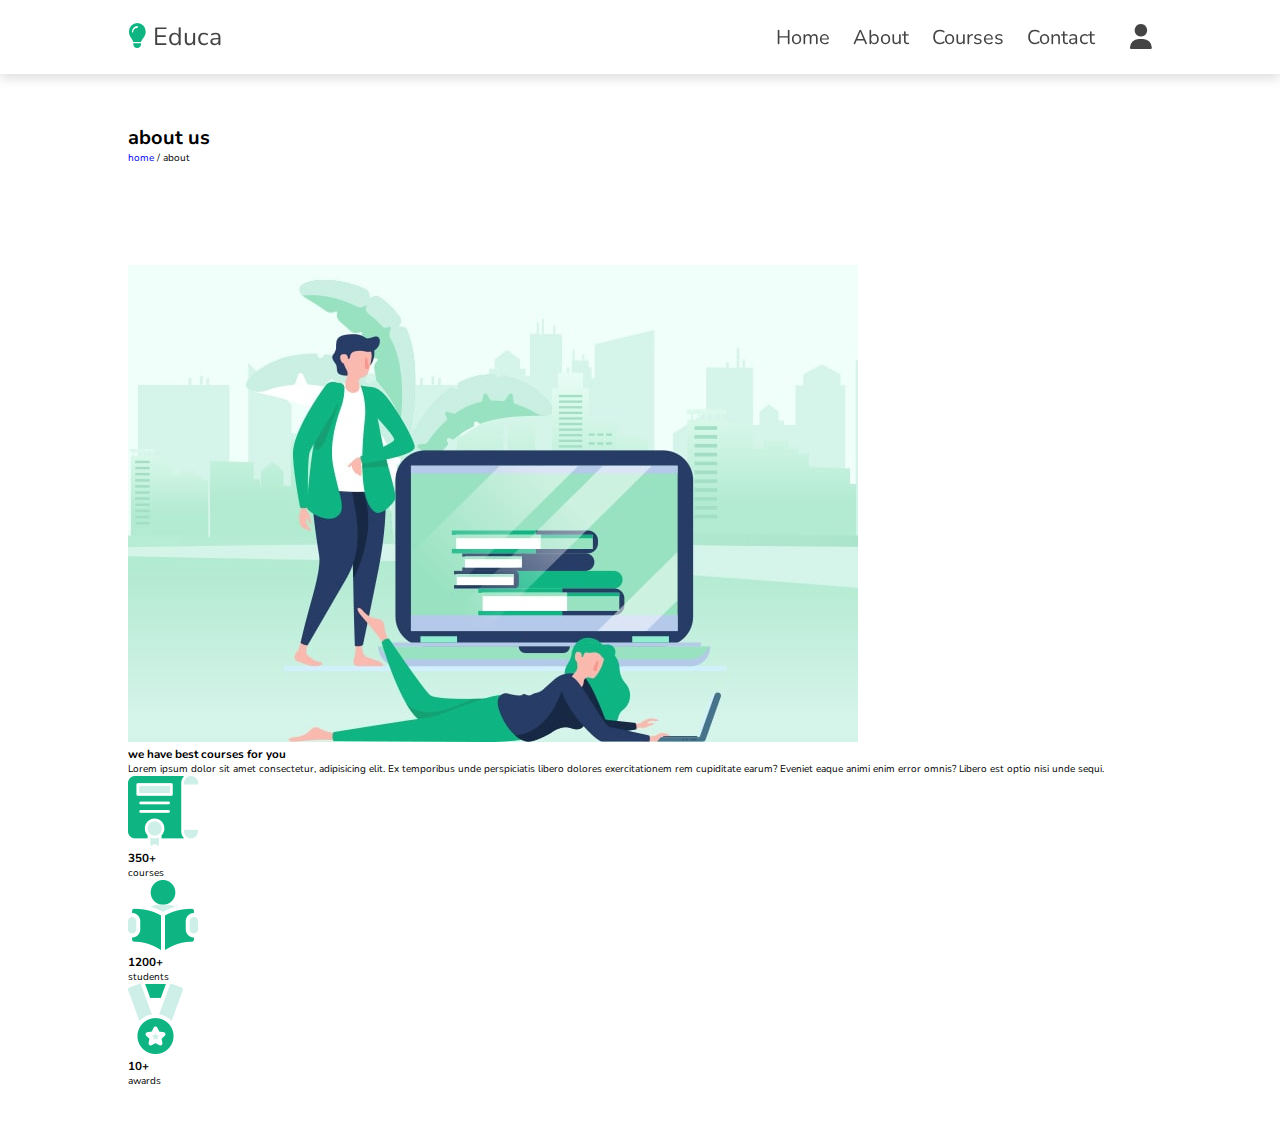
==== about.html @ 5578eaa0 "feat: add about section" ====
<!DOCTYPE html>
<html lang="en">

<head>
    <meta charset="UTF-8">
    <meta http-equiv="X-UA-Compatible" content="IE=edge">
    <meta name="viewport" content="width=device-width, initial-scale=1.0">
    <meta name="description" content="Education Website" />
    <meta name="keywords" content="Education Website" />
    <title>About page</title>
    <link rel="stylesheet" href="https://cdnjs.cloudflare.com/ajax/libs/font-awesome/6.5.2/css/all.min.css" />
    <link rel="shortcut icon" href="/images/favicon-education.png" type="image/x-icon">
    <link rel="stylesheet" href="/styles/css/styles.css" />
</head>

<body>
    <header class="header">
        <a href="home.html" class="logo"><i class="fas fa-lightbulb"></i> educa </a>
        <nav class="navbar">
            <div id="close-navbar" class="fas fa-times"></div>
            <a href="home.html">home</a>
            <a href="about.html">about</a>
            <a href="courses.html">courses</a>
            <a href="contact.html">contact</a>
        </nav>

        <div class="icons">
            <div id="account-btn" class="fas fa-user"></div>
            <div id="menu-btn" class="fas fa-bars"></div>
        </div>
    </header>
    <!--==================== ACCOUNT SECTION ====================-->
    <article class="account-form">
        <div id="close-form" class="fas fa-times"></div>

        <aside class="buttons">
            <div class="btn active login-btn">login</div>
            <div class="btn register-btn">register</div>
        </aside>

        <form action="" class="login-form active">
            <h3>login now</h3>
            <input type="email" placeholder="enter your email" class="box" />
            <input type="password" placeholder="enter your password" class="box" />
            <aside class="flex">
                <input type="checkbox" name="" id="remember-me" />
                <label for="remember-me">remember me</label>
                <a href="#">forgot password</a>
            </aside>
            <input type="submit" value="login now" class="btn">
        </form>

        <form action="" class="register-form">
            <h3>register now</h3>
            <input type="email" placeholder="enter your email" class="box" />
            <input type="password" placeholder="enter your password" class="box" />
            <input type="password" placeholder="confirm your password" class="box">
            <input type="submit" value="register now" class="btn">
        </form>
    </article>
    <!--==================== HEADER SECTION ====================-->
    <section class="heading-link">
        <h1> about us </h1>
        <p> <a href="home.html"> home </a> / about </p>
    </section>
    <!--==================== ABOUT SECTION ====================-->
    <section class="about">
        <figure class="images">
            <img src="/images/about-img.jpg" alt="about" />
        </figure>
        <article class="content">
            <h3 class="about-title">we have best courses for you</h3>
            <p>
                Lorem ipsum dolor sit amet consectetur, adipisicing elit. Ex temporibus unde perspiciatis libero dolores
                exercitationem rem cupiditate earum? Eveniet eaque animi enim error omnis? Libero est optio nisi unde
                sequi.
            </p>
            <article class="icons-container">
                <aside class="icons">
                    <img src="images/about-icon-1.png" alt="about icon">
                    <h3>350+</h3>
                    <span>courses</span>
                </aside>
                <aside class="icons">
                    <img src="images/about-icon-2.png" alt="about icon">
                    <h3>1200+</h3>
                    <span>students</span>
                </aside>
                <aside class="icons">
                    <img src="images/about-icon-3.png" alt="about icon">
                    <h3>10+</h3>
                    <span>awards</span>
                </aside>
            </article>
        </article>
    </section>
    <script src="/js/script.js"></script>
</body>

</html>
---- styles/css/styles.css ----
@import"https://fonts.googleapis.com/css2?family=Nunito:ital,wght@0,200;0,300;0,400;0,500;0,600;0,700;0,800;0,900;1,200;1,300;1,400;1,500;1,600;1,700;1,800&family=Poppins:ital,wght@0,200;0,300;0,400;0,500;0,600;0,700;0,800;0,900;1,100;1,300;1,400;1,500;1,600;1,700;1,800&display=swap";*{margin:0;padding:0;box-sizing:border-box;outline:none;border:none;text-decoration:none;font-family:"Nunito",sans-serif;transition:all .35s linear}html{font-size:62.5%;overflow-x:hidden}html::-webkit-scrollbar{width:1rem}html::-webkit-scrollbar-track{background-color:rgba(0,0,0,0)}html::-webkit-scrollbar-thumb{background-color:#0eb582;border-radius:.3rem}img{-webkit-user-select:none;-moz-user-select:none;user-select:none}section,footer{padding:5rem 10%}.heading{text-align:center;margin-bottom:3rem;font-size:3.5rem;text-transform:capitalize;color:#444}.btn{display:inline-block;margin-top:1rem;padding:1rem 3rem;font-size:1.8rem;border:.1rem solid #0eb582;background:#e5faf5;color:#0eb582;cursor:pointer;text-transform:capitalize}.btn:hover{background:#0eb582;color:#fff}.header{position:sticky;top:0;left:0;right:0;z-index:1000;display:flex;align-items:center;padding:2rem 10%;background-color:#fff;box-shadow:0 .5rem 1rem rgba(0,0,0,.12)}@media(max-width: 1200px){.header{padding:2rem 5%}}@media(max-width: 991px){.header{padding:2rem}}@media(max-width: 450px){.header{font-size:3rem}}.header .logo{font-size:2.5rem;text-transform:capitalize;color:#444;margin-right:auto}.header .logo i{color:#0eb582}.header .navbar{position:relative}@media(max-width: 768px){.header .navbar{position:fixed;top:0;right:-105%;width:30rem;background:#fff;height:100%;display:flex;flex-flow:column;justify-content:center;z-index:1200}.header .navbar.active{box-shadow:0 0 0 100vw rgba(0,0,0,.8);right:0}}.header .navbar #close-navbar{position:absolute;top:1.5rem;right:2rem;font-size:4rem;cursor:pointer;color:#444;display:none}.header .navbar #close-navbar:hover{transform:rotate(90deg)}@media(max-width: 768px){.header .navbar #close-navbar{display:block}}.header .navbar a{margin-right:2rem;font-size:2rem;text-transform:capitalize;color:#444}.header .navbar a:hover{color:#0eb582}@media(max-width: 768px){.header .navbar a{display:block;margin:1rem 0;text-align:center;font-size:3rem}}.header .icons div{cursor:pointer;font-size:2.5rem;color:#444;margin-left:1.5rem}.header .icons div:hover{color:#0eb582}.header #menu-btn{display:none}@media(max-width: 768px){.header #menu-btn{display:inline-block}}.account-form{position:fixed;top:0;right:-105%;width:35rem;background:#fff;display:flex;flex-flow:column;gap:2rem;justify-content:center;height:100%;z-index:1200;padding:2rem;text-align:center}.account-form.active{right:0;box-shadow:0 0 0 100vw rgba(0,0,0,.8)}.account-form #close-form{position:absolute;top:1.5rem;right:2.5rem;font-size:4rem;cursor:pointer;color:#444}.account-form #close-form:hover{transform:rotate(90deg)}.account-form form{border:.1rem solid #0eb582;padding:2rem;display:none}.account-form form.active{display:block}.account-form form h3{font-size:2.5rem;text-transform:capitalize;color:#444;padding-bottom:.5rem;text-transform:uppercase}.account-form form .box{width:100%;padding:1.2rem 1.4rem;border:.1rem solid #0eb582;font-size:1.6rem;margin:.7rem}.account-form form .flex{padding:1rem 0;display:flex;align-items:center;gap:.5rem}.account-form form .flex label{font-size:1.5rem;color:#777;cursor:pointer}.account-form form .flex a{font-size:1.5rem;color:#777;margin-left:auto}.account-form form .flex a:hover{text-decoration:underline;color:#0eb582}.account-form form .btn{width:100%}.account-form .buttons .btn{margin:0 .5rem}.account-form .buttons .btn.active{background:#0eb582;color:#fff}.home{padding:0}.home .slide{display:flex;align-items:center;height:60rem;background-size:cover !important;background-position:center !important}.home .content{width:50rem}.home .content h3{font-size:5rem;text-transform:capitalize;color:#444;color:#fff}.home .content p{font-size:1.6rem;line-height:1.65;color:#777;color:#eee;padding:1rem 0}.swiper-pagination-bullet-active{background:#0eb582}.subjects .box-container{display:grid;grid-template-columns:repeat(auto-fit, minmax(16rem, 1fr));gap:2rem}.subjects .box-container .box{padding:3rem 2rem;text-align:center;border:.1rem solid #0eb582;background:#e5faf5;cursor:pointer}.subjects .box-container .box:hover{background:#0eb582}.subjects .box-container .box:hover h2{color:#fff}.subjects .box-container .box:hover p{color:#777}.subjects .box-container .box img{height:10rem;margin-bottom:.5rem}.subjects .box-container .box h2{font-size:2rem;text-transform:capitalize;color:#444;padding:.5rem 0}.subjects .box-container .box p{font-size:1.5rem;line-height:1.65;color:#777}.home-courses .slide{text-align:center;position:relative;background:#e5faf5;overflow:hidden}.home-courses .slide:hover .content{bottom:0}.home-courses .slide .image{padding:2rem;overflow:hidden}.home-courses .slide .image img{width:100%;margin-bottom:1.5rem}.home-courses .slide .image h2{font-size:2rem;text-transform:capitalize;color:#444}.home-courses .slide .content{position:absolute;bottom:-100%;right:0;left:0;background:#0eb582;padding:2rem 3rem}.home-courses .slide .content h3{font-size:2rem;text-transform:capitalize;color:#444;color:#fff}.home-courses .slide .content p{padding:1rem 0;font-size:1.5rem;line-height:1.65;color:#777;color:#777}.home-courses .slide .content .btn:hover{background:#444}.footer{background:#e5faf5}.footer .box-container{display:grid;grid-template-columns:repeat(auto-fit, minmax(25rem, 1fr));gap:2rem}.footer .box-container .box h3{font-size:2.2rem;text-transform:capitalize;color:#444;padding:1rem 0}.footer .box-container .box h3 i{color:#0eb582}.footer .box-container .box .shere{margin-top:1rem}.footer .box-container .box .shere a{height:4.5rem;width:4.5rem;line-height:4.5rem;font-size:1.7rem;background-color:#0eb582;color:#fff;margin-right:.3rem;text-align:center}.footer .box-container .box .shere a:hover{background-color:#444}.footer .box-container .box .link{font-size:1.7rem;line-height:1.65;color:#777;padding:.5rem 0;display:block}.footer .box-container .box .link:hover{color:#0eb582;text-decoration:underline}.footer .box-container .box p{font-size:1.5rem;line-height:1.65;color:#777;padding:1rem 0}.footer .box-container .box .email{width:100%;padding:1.2rem 1.4rem;font-size:1.6rem;border:.1rem solid #0eb582;margin-bottom:1rem}.footer .credit{text-align:center;margin-top:3rem;padding-top:3rem;font-size:2rem;text-transform:capitalize;color:#444;border-top:.1rem solid #0eb582}.footer .credit span{color:#0eb582}/*# sourceMappingURL=styles.css.map */
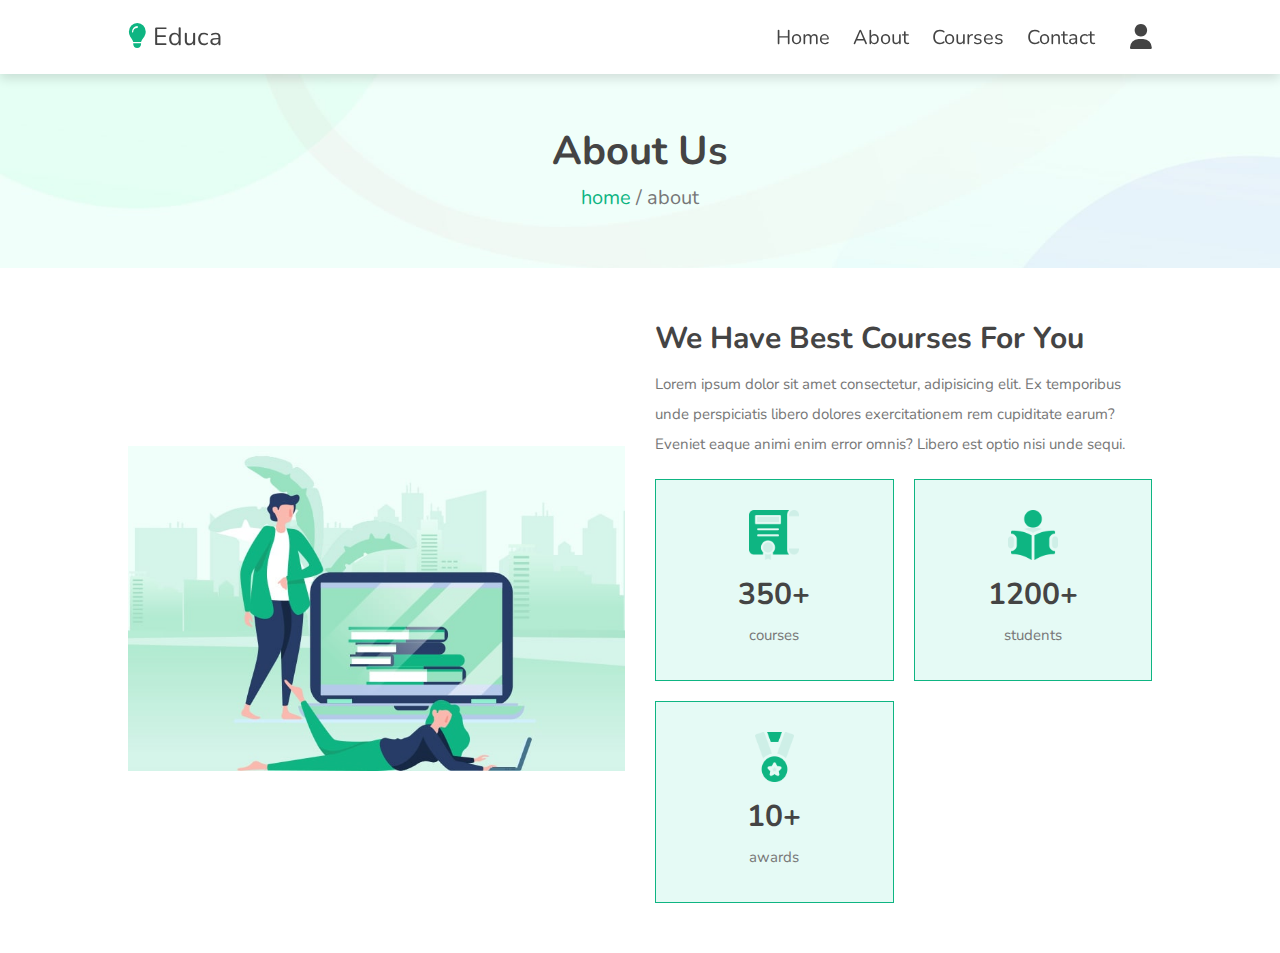
==== commit f78a661d: "feat: add styles in about section" ====
--- a/about.html
+++ b/about.html
@@ -69,7 +69,7 @@
             <img src="/images/about-img.jpg" alt="about" />
         </figure>
         <article class="content">
-            <h3 class="about-title">we have best courses for you</h3>
+            <h2 class="about-title">we have best courses for you</h2>
             <p>
                 Lorem ipsum dolor sit amet consectetur, adipisicing elit. Ex temporibus unde perspiciatis libero dolores
                 exercitationem rem cupiditate earum? Eveniet eaque animi enim error omnis? Libero est optio nisi unde
--- a/styles/css/styles.css
+++ b/styles/css/styles.css
@@ -1 +1 @@
-@import"https://fonts.googleapis.com/css2?family=Nunito:ital,wght@0,200;0,300;0,400;0,500;0,600;0,700;0,800;0,900;1,200;1,300;1,400;1,500;1,600;1,700;1,800&family=Poppins:ital,wght@0,200;0,300;0,400;0,500;0,600;0,700;0,800;0,900;1,100;1,300;1,400;1,500;1,600;1,700;1,800&display=swap";*{margin:0;padding:0;box-sizing:border-box;outline:none;border:none;text-decoration:none;font-family:"Nunito",sans-serif;transition:all .35s linear}html{font-size:62.5%;overflow-x:hidden}html::-webkit-scrollbar{width:1rem}html::-webkit-scrollbar-track{background-color:rgba(0,0,0,0)}html::-webkit-scrollbar-thumb{background-color:#0eb582;border-radius:.3rem}img{-webkit-user-select:none;-moz-user-select:none;user-select:none}section,footer{padding:5rem 10%}.heading{text-align:center;margin-bottom:3rem;font-size:3.5rem;text-transform:capitalize;color:#444}.btn{display:inline-block;margin-top:1rem;padding:1rem 3rem;font-size:1.8rem;border:.1rem solid #0eb582;background:#e5faf5;color:#0eb582;cursor:pointer;text-transform:capitalize}.btn:hover{background:#0eb582;color:#fff}.header{position:sticky;top:0;left:0;right:0;z-index:1000;display:flex;align-items:center;padding:2rem 10%;background-color:#fff;box-shadow:0 .5rem 1rem rgba(0,0,0,.12)}@media(max-width: 1200px){.header{padding:2rem 5%}}@media(max-width: 991px){.header{padding:2rem}}@media(max-width: 450px){.header{font-size:3rem}}.header .logo{font-size:2.5rem;text-transform:capitalize;color:#444;margin-right:auto}.header .logo i{color:#0eb582}.header .navbar{position:relative}@media(max-width: 768px){.header .navbar{position:fixed;top:0;right:-105%;width:30rem;background:#fff;height:100%;display:flex;flex-flow:column;justify-content:center;z-index:1200}.header .navbar.active{box-shadow:0 0 0 100vw rgba(0,0,0,.8);right:0}}.header .navbar #close-navbar{position:absolute;top:1.5rem;right:2rem;font-size:4rem;cursor:pointer;color:#444;display:none}.header .navbar #close-navbar:hover{transform:rotate(90deg)}@media(max-width: 768px){.header .navbar #close-navbar{display:block}}.header .navbar a{margin-right:2rem;font-size:2rem;text-transform:capitalize;color:#444}.header .navbar a:hover{color:#0eb582}@media(max-width: 768px){.header .navbar a{display:block;margin:1rem 0;text-align:center;font-size:3rem}}.header .icons div{cursor:pointer;font-size:2.5rem;color:#444;margin-left:1.5rem}.header .icons div:hover{color:#0eb582}.header #menu-btn{display:none}@media(max-width: 768px){.header #menu-btn{display:inline-block}}.account-form{position:fixed;top:0;right:-105%;width:35rem;background:#fff;display:flex;flex-flow:column;gap:2rem;justify-content:center;height:100%;z-index:1200;padding:2rem;text-align:center}.account-form.active{right:0;box-shadow:0 0 0 100vw rgba(0,0,0,.8)}.account-form #close-form{position:absolute;top:1.5rem;right:2.5rem;font-size:4rem;cursor:pointer;color:#444}.account-form #close-form:hover{transform:rotate(90deg)}.account-form form{border:.1rem solid #0eb582;padding:2rem;display:none}.account-form form.active{display:block}.account-form form h3{font-size:2.5rem;text-transform:capitalize;color:#444;padding-bottom:.5rem;text-transform:uppercase}.account-form form .box{width:100%;padding:1.2rem 1.4rem;border:.1rem solid #0eb582;font-size:1.6rem;margin:.7rem}.account-form form .flex{padding:1rem 0;display:flex;align-items:center;gap:.5rem}.account-form form .flex label{font-size:1.5rem;color:#777;cursor:pointer}.account-form form .flex a{font-size:1.5rem;color:#777;margin-left:auto}.account-form form .flex a:hover{text-decoration:underline;color:#0eb582}.account-form form .btn{width:100%}.account-form .buttons .btn{margin:0 .5rem}.account-form .buttons .btn.active{background:#0eb582;color:#fff}.home{padding:0}.home .slide{display:flex;align-items:center;height:60rem;background-size:cover !important;background-position:center !important}.home .content{width:50rem}.home .content h3{font-size:5rem;text-transform:capitalize;color:#444;color:#fff}.home .content p{font-size:1.6rem;line-height:1.65;color:#777;color:#eee;padding:1rem 0}.swiper-pagination-bullet-active{background:#0eb582}.subjects .box-container{display:grid;grid-template-columns:repeat(auto-fit, minmax(16rem, 1fr));gap:2rem}.subjects .box-container .box{padding:3rem 2rem;text-align:center;border:.1rem solid #0eb582;background:#e5faf5;cursor:pointer}.subjects .box-container .box:hover{background:#0eb582}.subjects .box-container .box:hover h2{color:#fff}.subjects .box-container .box:hover p{color:#777}.subjects .box-container .box img{height:10rem;margin-bottom:.5rem}.subjects .box-container .box h2{font-size:2rem;text-transform:capitalize;color:#444;padding:.5rem 0}.subjects .box-container .box p{font-size:1.5rem;line-height:1.65;color:#777}.home-courses .slide{text-align:center;position:relative;background:#e5faf5;overflow:hidden}.home-courses .slide:hover .content{bottom:0}.home-courses .slide .image{padding:2rem;overflow:hidden}.home-courses .slide .image img{width:100%;margin-bottom:1.5rem}.home-courses .slide .image h2{font-size:2rem;text-transform:capitalize;color:#444}.home-courses .slide .content{position:absolute;bottom:-100%;right:0;left:0;background:#0eb582;padding:2rem 3rem}.home-courses .slide .content h3{font-size:2rem;text-transform:capitalize;color:#444;color:#fff}.home-courses .slide .content p{padding:1rem 0;font-size:1.5rem;line-height:1.65;color:#777;color:#777}.home-courses .slide .content .btn:hover{background:#444}.footer{background:#e5faf5}.footer .box-container{display:grid;grid-template-columns:repeat(auto-fit, minmax(25rem, 1fr));gap:2rem}.footer .box-container .box h3{font-size:2.2rem;text-transform:capitalize;color:#444;padding:1rem 0}.footer .box-container .box h3 i{color:#0eb582}.footer .box-container .box .shere{margin-top:1rem}.footer .box-container .box .shere a{height:4.5rem;width:4.5rem;line-height:4.5rem;font-size:1.7rem;background-color:#0eb582;color:#fff;margin-right:.3rem;text-align:center}.footer .box-container .box .shere a:hover{background-color:#444}.footer .box-container .box .link{font-size:1.7rem;line-height:1.65;color:#777;padding:.5rem 0;display:block}.footer .box-container .box .link:hover{color:#0eb582;text-decoration:underline}.footer .box-container .box p{font-size:1.5rem;line-height:1.65;color:#777;padding:1rem 0}.footer .box-container .box .email{width:100%;padding:1.2rem 1.4rem;font-size:1.6rem;border:.1rem solid #0eb582;margin-bottom:1rem}.footer .credit{text-align:center;margin-top:3rem;padding-top:3rem;font-size:2rem;text-transform:capitalize;color:#444;border-top:.1rem solid #0eb582}.footer .credit span{color:#0eb582}/*# sourceMappingURL=styles.css.map */+@import"https://fonts.googleapis.com/css2?family=Nunito:ital,wght@0,200;0,300;0,400;0,500;0,600;0,700;0,800;0,900;1,200;1,300;1,400;1,500;1,600;1,700;1,800&family=Poppins:ital,wght@0,200;0,300;0,400;0,500;0,600;0,700;0,800;0,900;1,100;1,300;1,400;1,500;1,600;1,700;1,800&display=swap";*{margin:0;padding:0;box-sizing:border-box;outline:none;border:none;text-decoration:none;font-family:"Nunito",sans-serif;transition:all .35s linear}html{font-size:62.5%;overflow-x:hidden}html::-webkit-scrollbar{width:1rem}html::-webkit-scrollbar-track{background-color:rgba(0,0,0,0)}html::-webkit-scrollbar-thumb{background-color:#0eb582;border-radius:.3rem}img{-webkit-user-select:none;-moz-user-select:none;user-select:none}section,footer{padding:5rem 10%}.heading-link{text-align:center;background:url(/images/heading-bg.jpg) no-repeat;background-size:cover;background-position:center}.heading-link h1{font-size:4rem;text-transform:capitalize;color:#444}.heading-link p{font-size:2rem;line-height:2;color:#777}.heading-link p a{color:#0eb582}.heading-link p a:hover{text-decoration:underline}.heading{text-align:center;margin-bottom:3rem;font-size:3.5rem;text-transform:capitalize;color:#444}.btn{display:inline-block;margin-top:1rem;padding:1rem 3rem;font-size:1.8rem;border:.1rem solid #0eb582;background:#e5faf5;color:#0eb582;cursor:pointer;text-transform:capitalize}.btn:hover{background:#0eb582;color:#fff}.header{position:sticky;top:0;left:0;right:0;z-index:1000;display:flex;align-items:center;padding:2rem 10%;background-color:#fff;box-shadow:0 .5rem 1rem rgba(0,0,0,.12)}@media(max-width: 1200px){.header{padding:2rem 5%}}@media(max-width: 991px){.header{padding:2rem}}@media(max-width: 450px){.header{font-size:3rem}}.header .logo{font-size:2.5rem;text-transform:capitalize;color:#444;margin-right:auto}.header .logo i{color:#0eb582}.header .navbar{position:relative}@media(max-width: 768px){.header .navbar{position:fixed;top:0;right:-105%;width:30rem;background:#fff;height:100%;display:flex;flex-flow:column;justify-content:center;z-index:1200}.header .navbar.active{box-shadow:0 0 0 100vw rgba(0,0,0,.8);right:0}}.header .navbar #close-navbar{position:absolute;top:1.5rem;right:2rem;font-size:4rem;cursor:pointer;color:#444;display:none}.header .navbar #close-navbar:hover{transform:rotate(90deg)}@media(max-width: 768px){.header .navbar #close-navbar{display:block}}.header .navbar a{margin-right:2rem;font-size:2rem;text-transform:capitalize;color:#444}.header .navbar a:hover{color:#0eb582}@media(max-width: 768px){.header .navbar a{display:block;margin:1rem 0;text-align:center;font-size:3rem}}.header .icons div{cursor:pointer;font-size:2.5rem;color:#444;margin-left:1.5rem}.header .icons div:hover{color:#0eb582}.header #menu-btn{display:none}@media(max-width: 768px){.header #menu-btn{display:inline-block}}.account-form{position:fixed;top:0;right:-105%;width:35rem;background:#fff;display:flex;flex-flow:column;gap:2rem;justify-content:center;height:100%;z-index:1200;padding:2rem;text-align:center}.account-form.active{right:0;box-shadow:0 0 0 100vw rgba(0,0,0,.8)}.account-form #close-form{position:absolute;top:1.5rem;right:2.5rem;font-size:4rem;cursor:pointer;color:#444}.account-form #close-form:hover{transform:rotate(90deg)}.account-form form{border:.1rem solid #0eb582;padding:2rem;display:none}.account-form form.active{display:block}.account-form form h3{font-size:2.5rem;text-transform:capitalize;color:#444;padding-bottom:.5rem;text-transform:uppercase}.account-form form .box{width:100%;padding:1.2rem 1.4rem;border:.1rem solid #0eb582;font-size:1.6rem;margin:.7rem}.account-form form .flex{padding:1rem 0;display:flex;align-items:center;gap:.5rem}.account-form form .flex label{font-size:1.5rem;color:#777;cursor:pointer}.account-form form .flex a{font-size:1.5rem;color:#777;margin-left:auto}.account-form form .flex a:hover{text-decoration:underline;color:#0eb582}.account-form form .btn{width:100%}.account-form .buttons .btn{margin:0 .5rem}.account-form .buttons .btn.active{background:#0eb582;color:#fff}.home{padding:0}.home .slide{display:flex;align-items:center;height:60rem;background-size:cover !important;background-position:center !important}.home .content{width:50rem}.home .content h3{font-size:5rem;text-transform:capitalize;color:#444;color:#fff}.home .content p{font-size:1.6rem;line-height:2;color:#777;color:#eee;padding:1rem 0}.swiper-pagination-bullet-active{background:#0eb582}.subjects .box-container{display:grid;grid-template-columns:repeat(auto-fit, minmax(16rem, 1fr));gap:2rem}.subjects .box-container .box{padding:3rem 2rem;text-align:center;border:.1rem solid #0eb582;background:#e5faf5;cursor:pointer}.subjects .box-container .box:hover{background:#0eb582}.subjects .box-container .box:hover h2{color:#fff}.subjects .box-container .box:hover p{color:#777}.subjects .box-container .box img{height:10rem;margin-bottom:.5rem}.subjects .box-container .box h2{font-size:2rem;text-transform:capitalize;color:#444;padding:.5rem 0}.subjects .box-container .box p{font-size:1.5rem;line-height:2;color:#777}.home-courses .slide{text-align:center;position:relative;background:#e5faf5;overflow:hidden}.home-courses .slide:hover .content{bottom:0}.home-courses .slide .image{padding:2rem;overflow:hidden}.home-courses .slide .image img{width:100%;margin-bottom:1.5rem}.home-courses .slide .image h2{font-size:2rem;text-transform:capitalize;color:#444}.home-courses .slide .content{position:absolute;bottom:-100%;right:0;left:0;background:#0eb582;padding:2rem 3rem}.home-courses .slide .content h3{font-size:2rem;text-transform:capitalize;color:#444;color:#fff}.home-courses .slide .content p{padding:1rem 0;font-size:1.5rem;line-height:2;color:#777;color:#777}.home-courses .slide .content .btn:hover{background:#444}.about{display:flex;align-items:center;flex-wrap:wrap;gap:3rem}.about .images{flex:1 1 40rem}.about .images img{width:100%}.about .content{flex:1 1 40rem}.about .content .about-title{font-size:3rem;text-transform:capitalize;color:#444}.about .content p{font-size:1.5rem;line-height:2;color:#777;padding:1rem 0}.about .content .icons-container{margin-top:1rem;display:grid;grid-template-columns:repeat(auto-fit, minmax(16rem, 1fr));gap:2rem}.about .content .icons-container .icons{text-align:center;border:.1rem solid #0eb582;background:#e5faf5;padding:3rem 2rem}.about .content .icons-container .icons img{height:5rem;margin-bottom:.5rem}.about .content .icons-container .icons h3{padding:.5rem 0;font-size:3rem;text-transform:capitalize;color:#444}.about .content .icons-container .icons span{font-size:1.5rem;line-height:2;color:#777}.footer{background:#e5faf5}.footer .box-container{display:grid;grid-template-columns:repeat(auto-fit, minmax(25rem, 1fr));gap:2rem}.footer .box-container .box h3{font-size:2.2rem;text-transform:capitalize;color:#444;padding:1rem 0}.footer .box-container .box h3 i{color:#0eb582}.footer .box-container .box .shere{margin-top:1rem}.footer .box-container .box .shere a{height:4.5rem;width:4.5rem;line-height:4.5rem;font-size:1.7rem;background-color:#0eb582;color:#fff;margin-right:.3rem;text-align:center}.footer .box-container .box .shere a:hover{background-color:#444}.footer .box-container .box .link{font-size:1.7rem;line-height:2;color:#777;padding:.5rem 0;display:block}.footer .box-container .box .link:hover{color:#0eb582;text-decoration:underline}.footer .box-container .box p{font-size:1.5rem;line-height:2;color:#777;padding:1rem 0}.footer .box-container .box .email{width:100%;padding:1.2rem 1.4rem;font-size:1.6rem;border:.1rem solid #0eb582;margin-bottom:1rem}.footer .credit{text-align:center;margin-top:3rem;padding-top:3rem;font-size:2rem;text-transform:capitalize;color:#444;border-top:.1rem solid #0eb582}.footer .credit span{color:#0eb582}/*# sourceMappingURL=styles.css.map */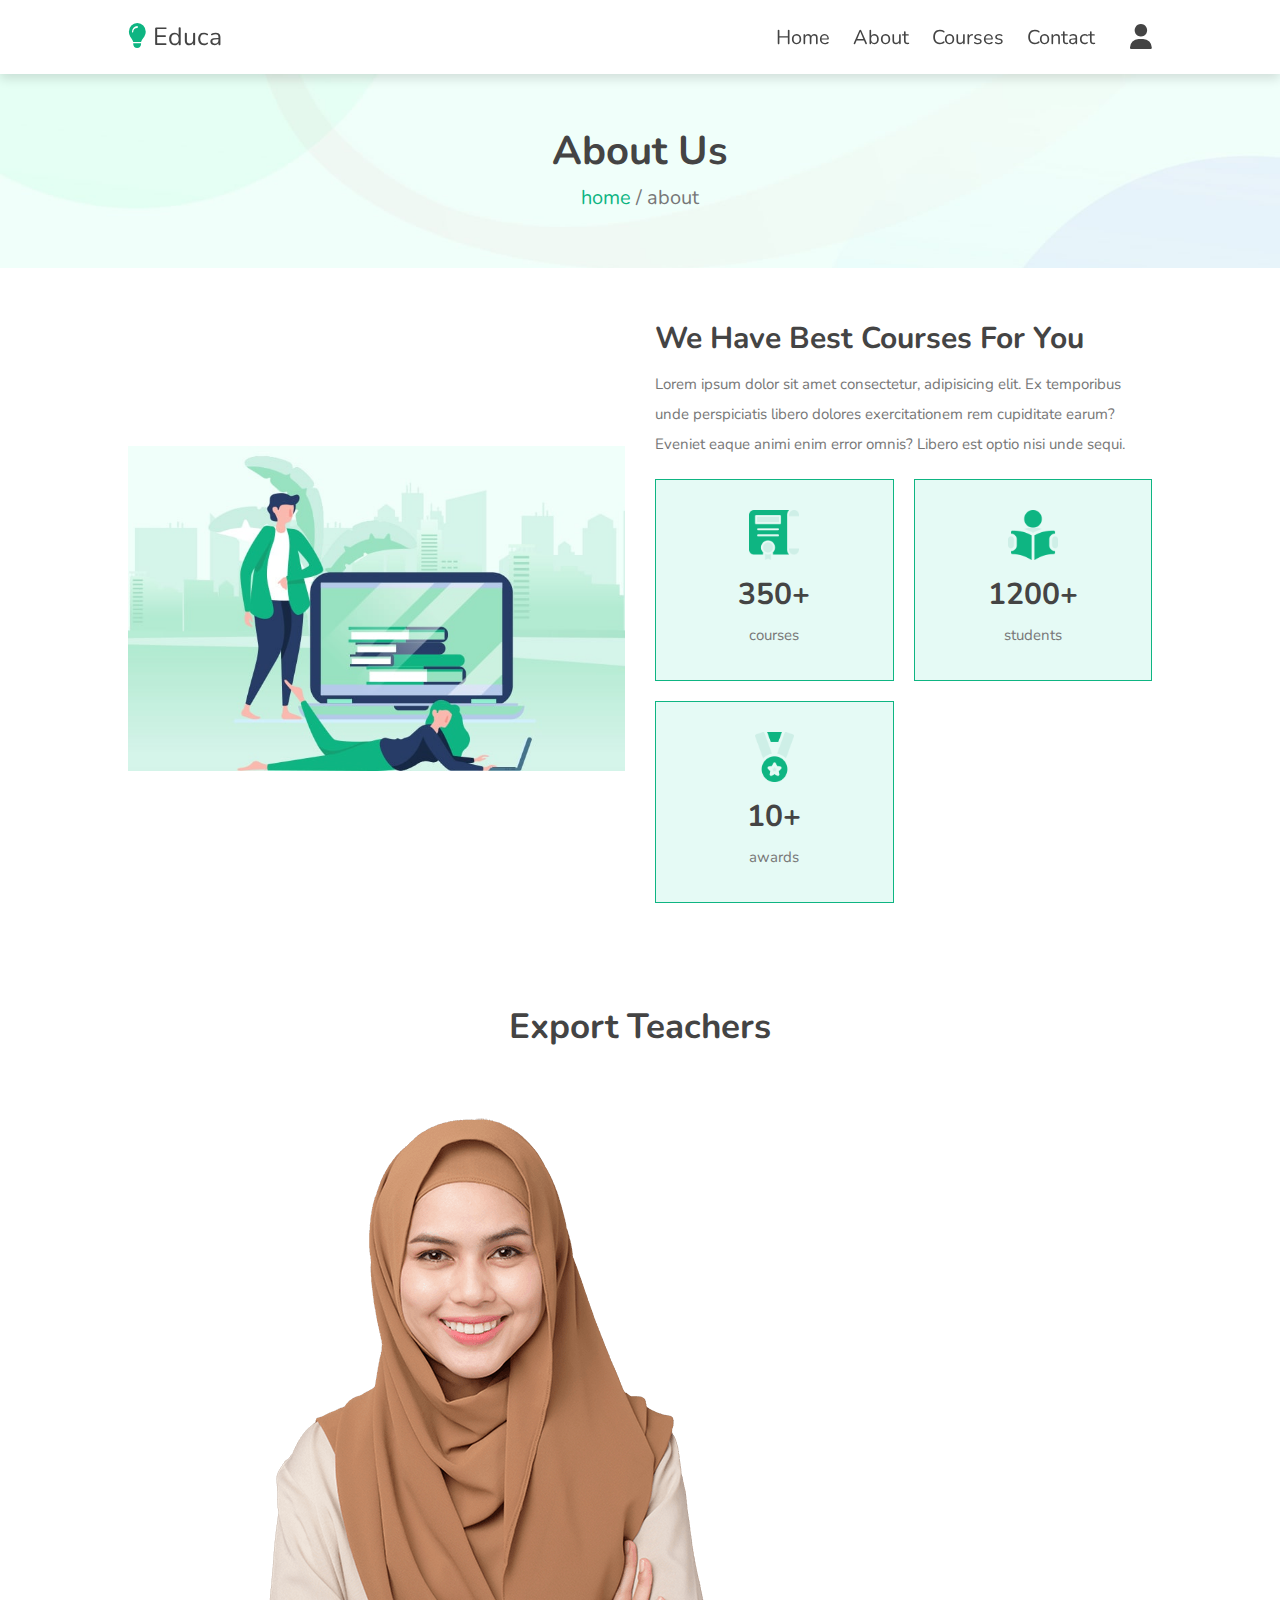
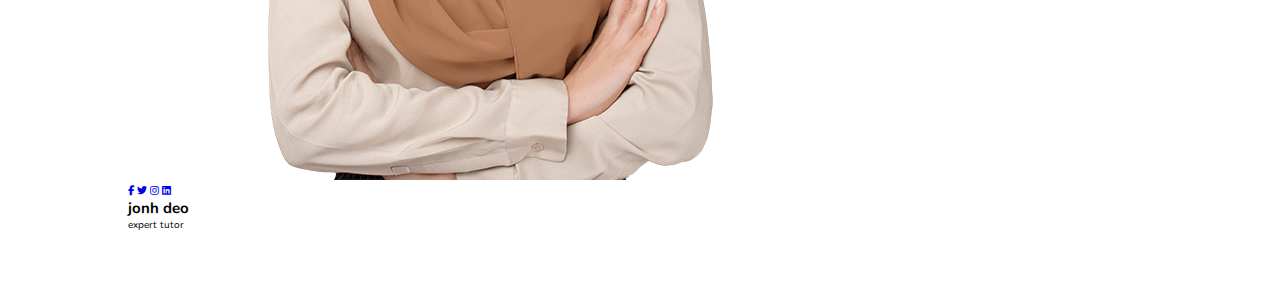
==== commit 629b44b4: "feat: add teachers section" ====
--- a/about.html
+++ b/about.html
@@ -11,6 +11,7 @@
     <link rel="stylesheet" href="https://cdnjs.cloudflare.com/ajax/libs/font-awesome/6.5.2/css/all.min.css" />
     <link rel="shortcut icon" href="/images/favicon-education.png" type="image/x-icon">
     <link rel="stylesheet" href="/styles/css/styles.css" />
+    <link rel="stylesheet" href="https://cdn.jsdelivr.net/npm/swiper@11/swiper-bundle.min.css" />
 </head>
 
 <body>
@@ -94,6 +95,30 @@
             </article>
         </article>
     </section>
+    <!--==================== TEACHERS SECTION ====================-->
+    <section class="teachers">
+        <h1 class="heading"> export teachers </h1>
+        <article class="teachers-slide">
+            <article>
+                <aside class="slide">
+                    <figure class="image">
+                        <img src="images/teacher-1.png" alt="teacher-1">
+                        <div class="share">
+                            <a href="#" class="fab fa-facebook-f"></a>
+                            <a href="#" class="fab fa-twitter"></a>
+                            <a href="#" class="fab fa-instagram"></a>
+                            <a href="#" class="fab fa-linkedin"></a>
+                        </div>
+                    </figure>
+                </aside>
+                <aside class="content">
+                    <h2> jonh deo </h2>
+                    <span> expert tutor </span>
+                </aside>
+            </article>
+        </article>
+    </section>
+    <script src="https://cdn.jsdelivr.net/npm/swiper@11/swiper-bundle.min.js"></script>
     <script src="/js/script.js"></script>
 </body>
 
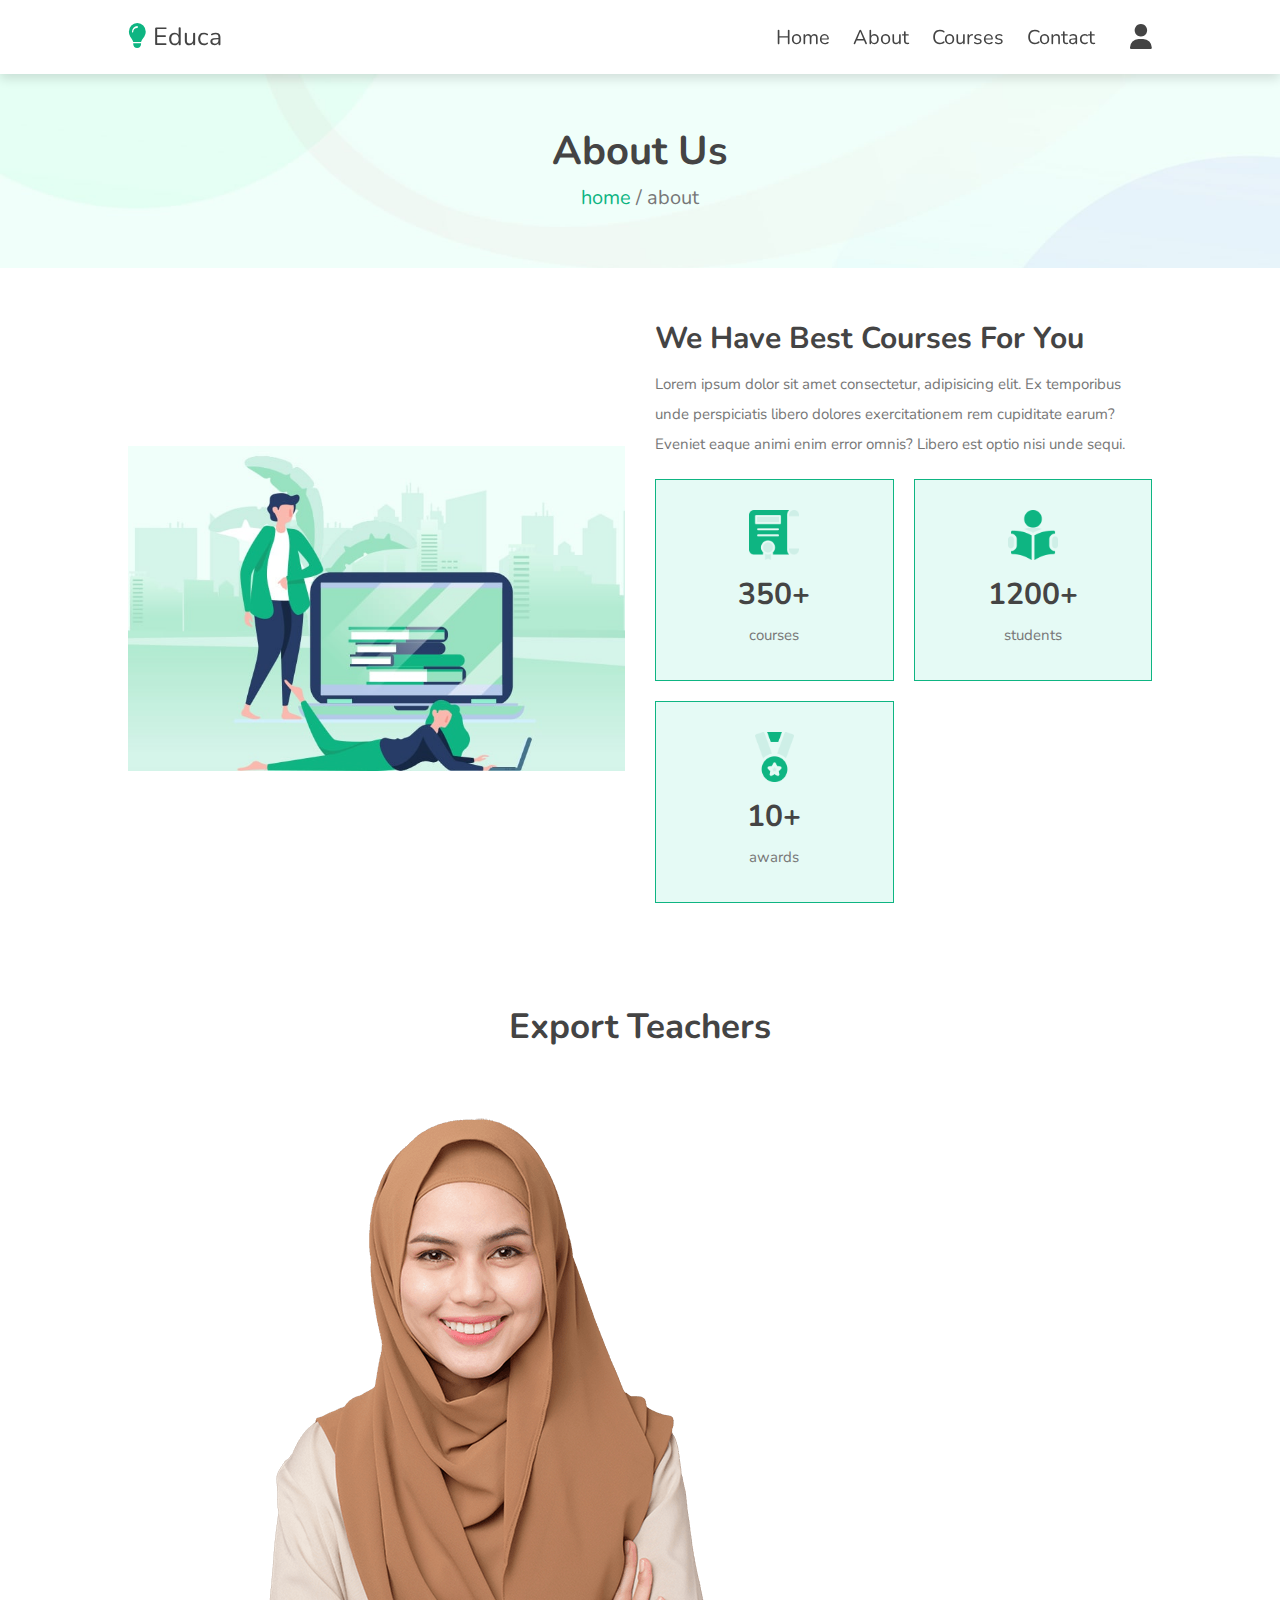
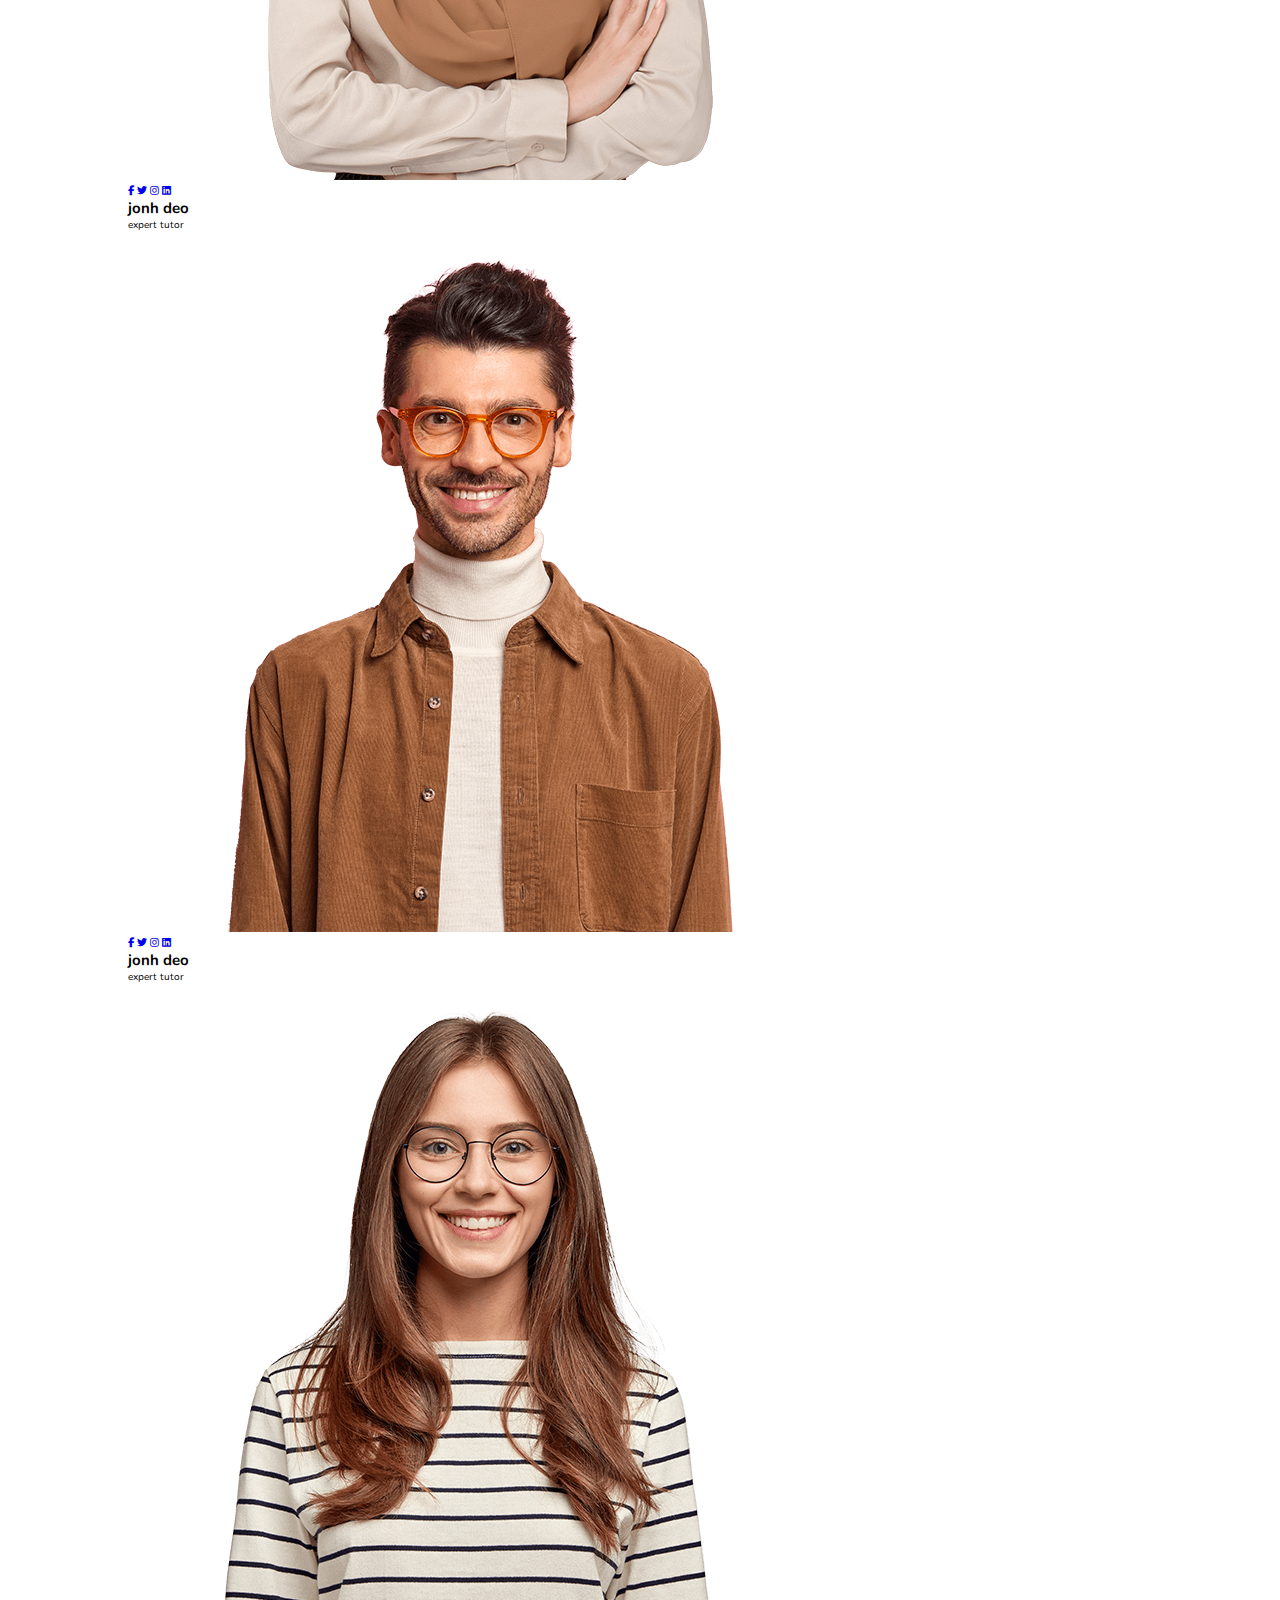
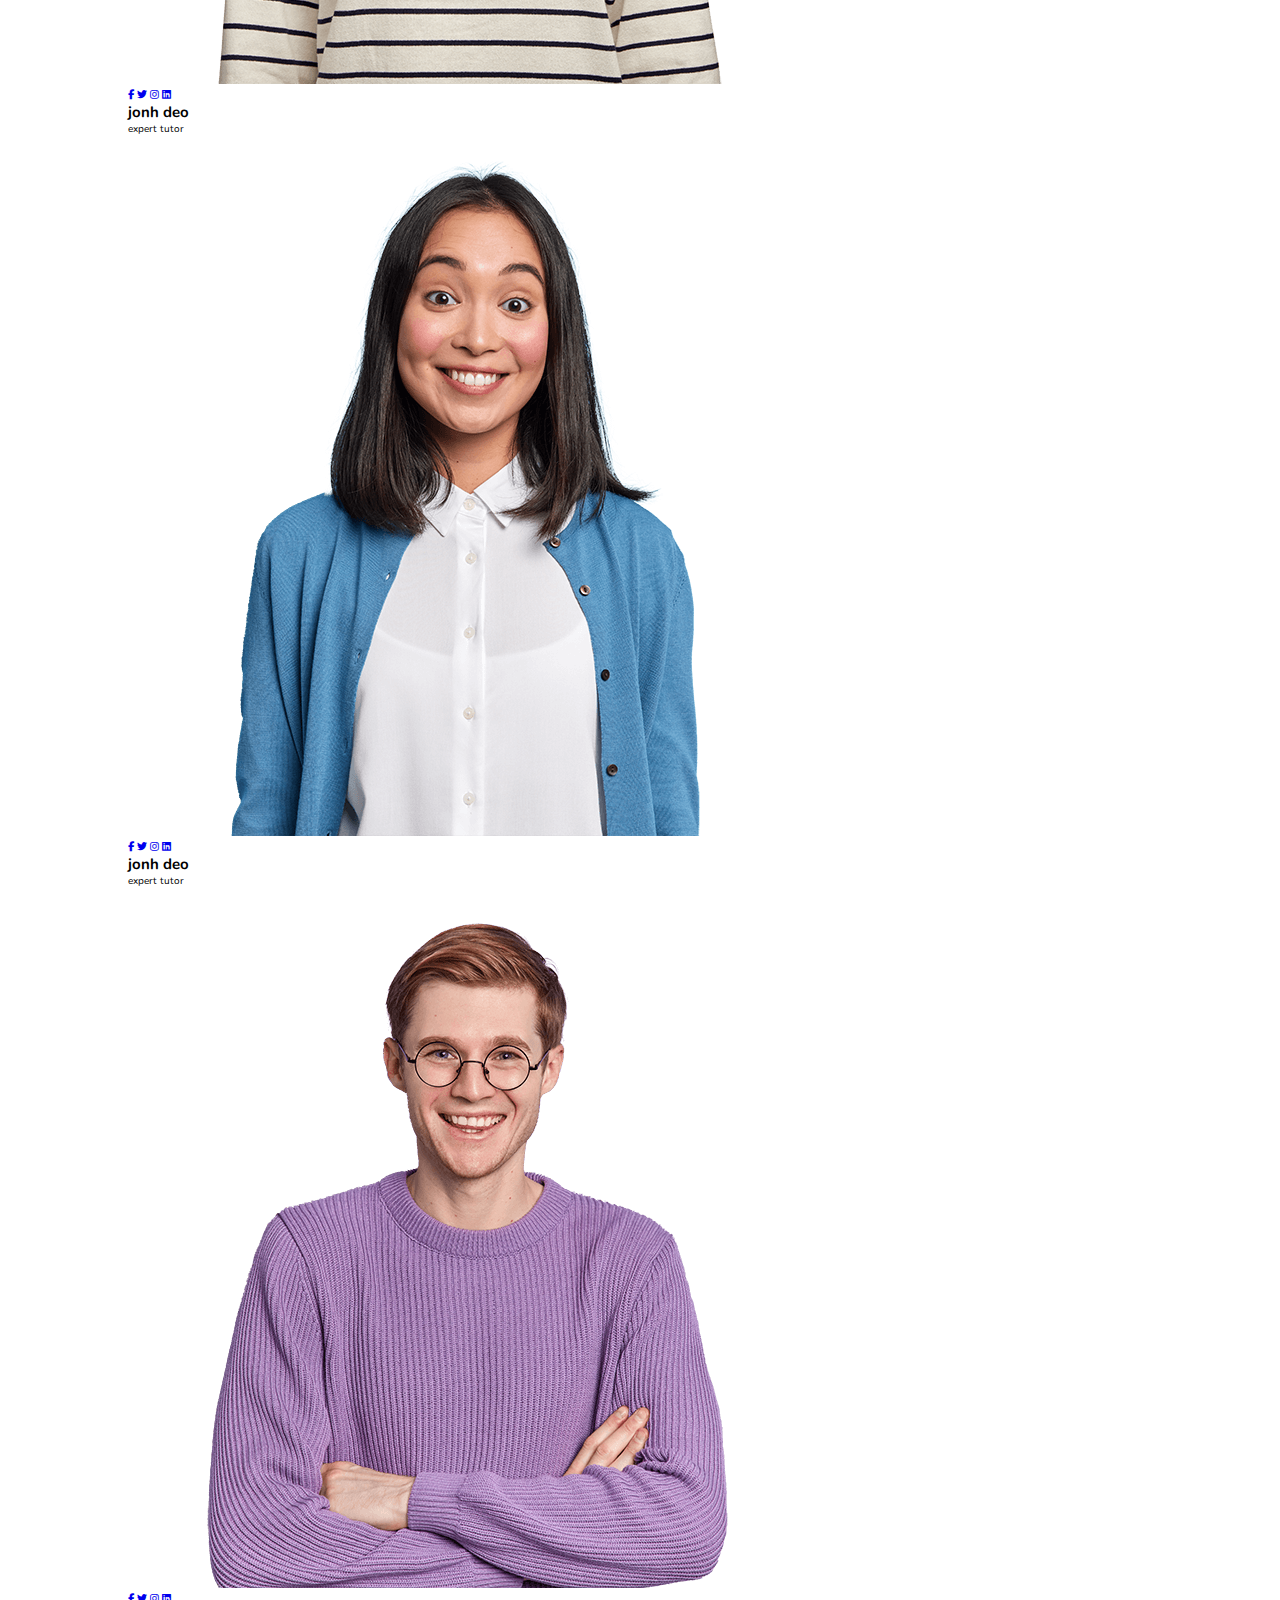
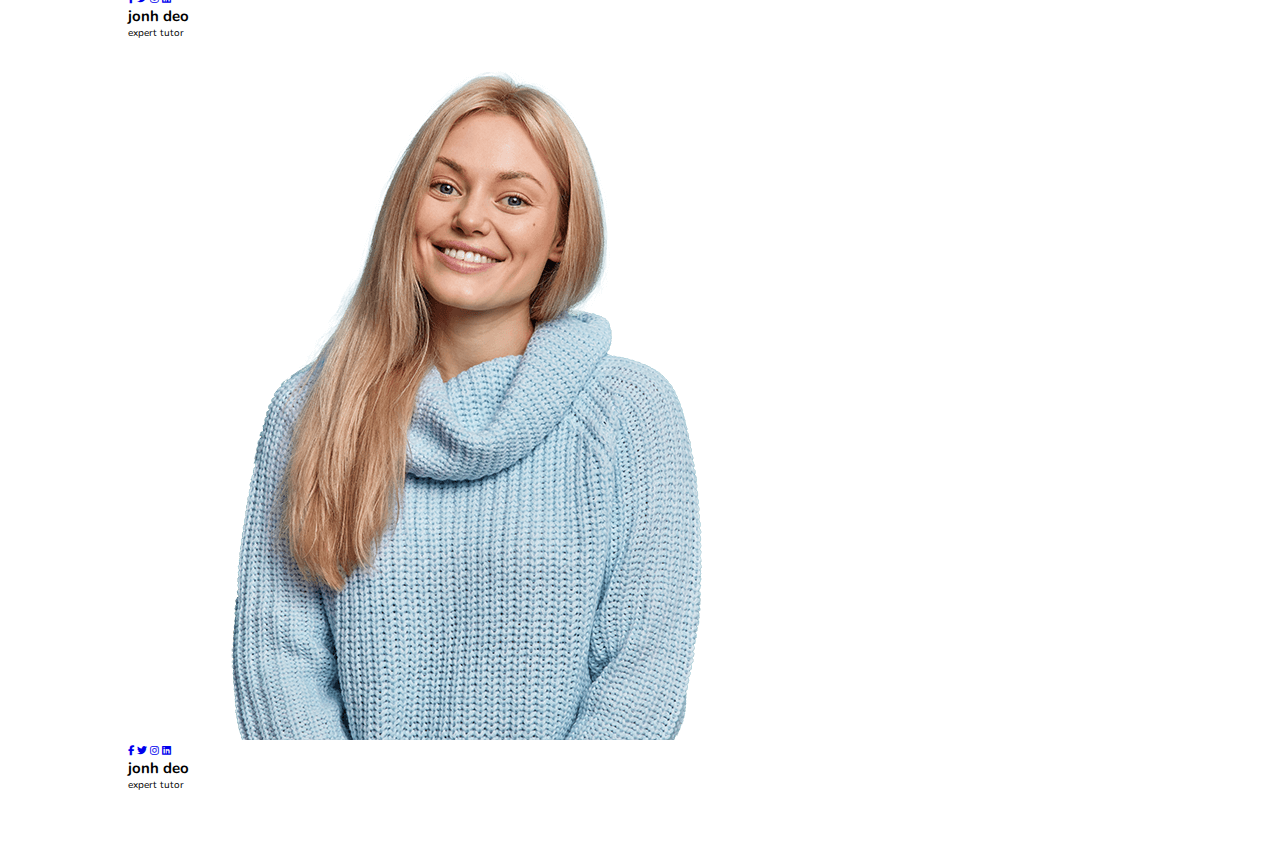
==== commit f9547b5b: "feat: add new tags e teachers section" ====
--- a/about.html
+++ b/about.html
@@ -110,10 +110,85 @@
                             <a href="#" class="fab fa-linkedin"></a>
                         </div>
                     </figure>
-                </aside>
-                <aside class="content">
-                    <h2> jonh deo </h2>
-                    <span> expert tutor </span>
+                    <div class="content">
+                        <h2> jonh deo </h2>
+                        <span> expert tutor </span>
+                    </div>
+                </aside>
+                <aside class="slide">
+                    <figure class="image">
+                        <img src="images/teacher-2.png" alt="teacher-2">
+                        <div class="share">
+                            <a href="#" class="fab fa-facebook-f"></a>
+                            <a href="#" class="fab fa-twitter"></a>
+                            <a href="#" class="fab fa-instagram"></a>
+                            <a href="#" class="fab fa-linkedin"></a>
+                        </div>
+                    </figure>
+                    <div class="content">
+                        <h2> jonh deo </h2>
+                        <span> expert tutor </span>
+                    </div>
+                </aside>
+                <aside class="slide">
+                    <figure class="image">
+                        <img src="images/teacher-3.png" alt="teacher-3">
+                        <div class="share">
+                            <a href="#" class="fab fa-facebook-f"></a>
+                            <a href="#" class="fab fa-twitter"></a>
+                            <a href="#" class="fab fa-instagram"></a>
+                            <a href="#" class="fab fa-linkedin"></a>
+                        </div>
+                    </figure>
+                    <div class="content">
+                        <h2> jonh deo </h2>
+                        <span> expert tutor </span>
+                    </div>
+                </aside>
+                <aside class="slide">
+                    <figure class="image">
+                        <img src="images/teacher-4.png" alt="teacher-4">
+                        <div class="share">
+                            <a href="#" class="fab fa-facebook-f"></a>
+                            <a href="#" class="fab fa-twitter"></a>
+                            <a href="#" class="fab fa-instagram"></a>
+                            <a href="#" class="fab fa-linkedin"></a>
+                        </div>
+                    </figure>
+                    <div class="content">
+                        <h2> jonh deo </h2>
+                        <span> expert tutor </span>
+                    </div>
+                </aside>
+                <aside class="slide">
+                    <figure class="image">
+                        <img src="images/teacher-5.png" alt="teacher-5">
+                        <div class="share">
+                            <a href="#" class="fab fa-facebook-f"></a>
+                            <a href="#" class="fab fa-twitter"></a>
+                            <a href="#" class="fab fa-instagram"></a>
+                            <a href="#" class="fab fa-linkedin"></a>
+                        </div>
+                    </figure>
+                    <div class="content">
+                        <h2> jonh deo </h2>
+                        <span> expert tutor </span>
+                    </div>
+                </aside>
+                <aside class="slide">
+                    <figure class="image">
+                        <img src="images/teacher-6.png" alt="teacher-6">
+                        <div class="share">
+                            <a href="#" class="fab fa-facebook-f"></a>
+                            <a href="#" class="fab fa-twitter"></a>
+                            <a href="#" class="fab fa-instagram"></a>
+                            <a href="#" class="fab fa-linkedin"></a>
+                        </div>
+                    </figure>
+                    <div class="content">
+                        <h2> jonh deo </h2>
+                        <span> expert tutor </span>
+                    </div>
                 </aside>
             </article>
         </article>
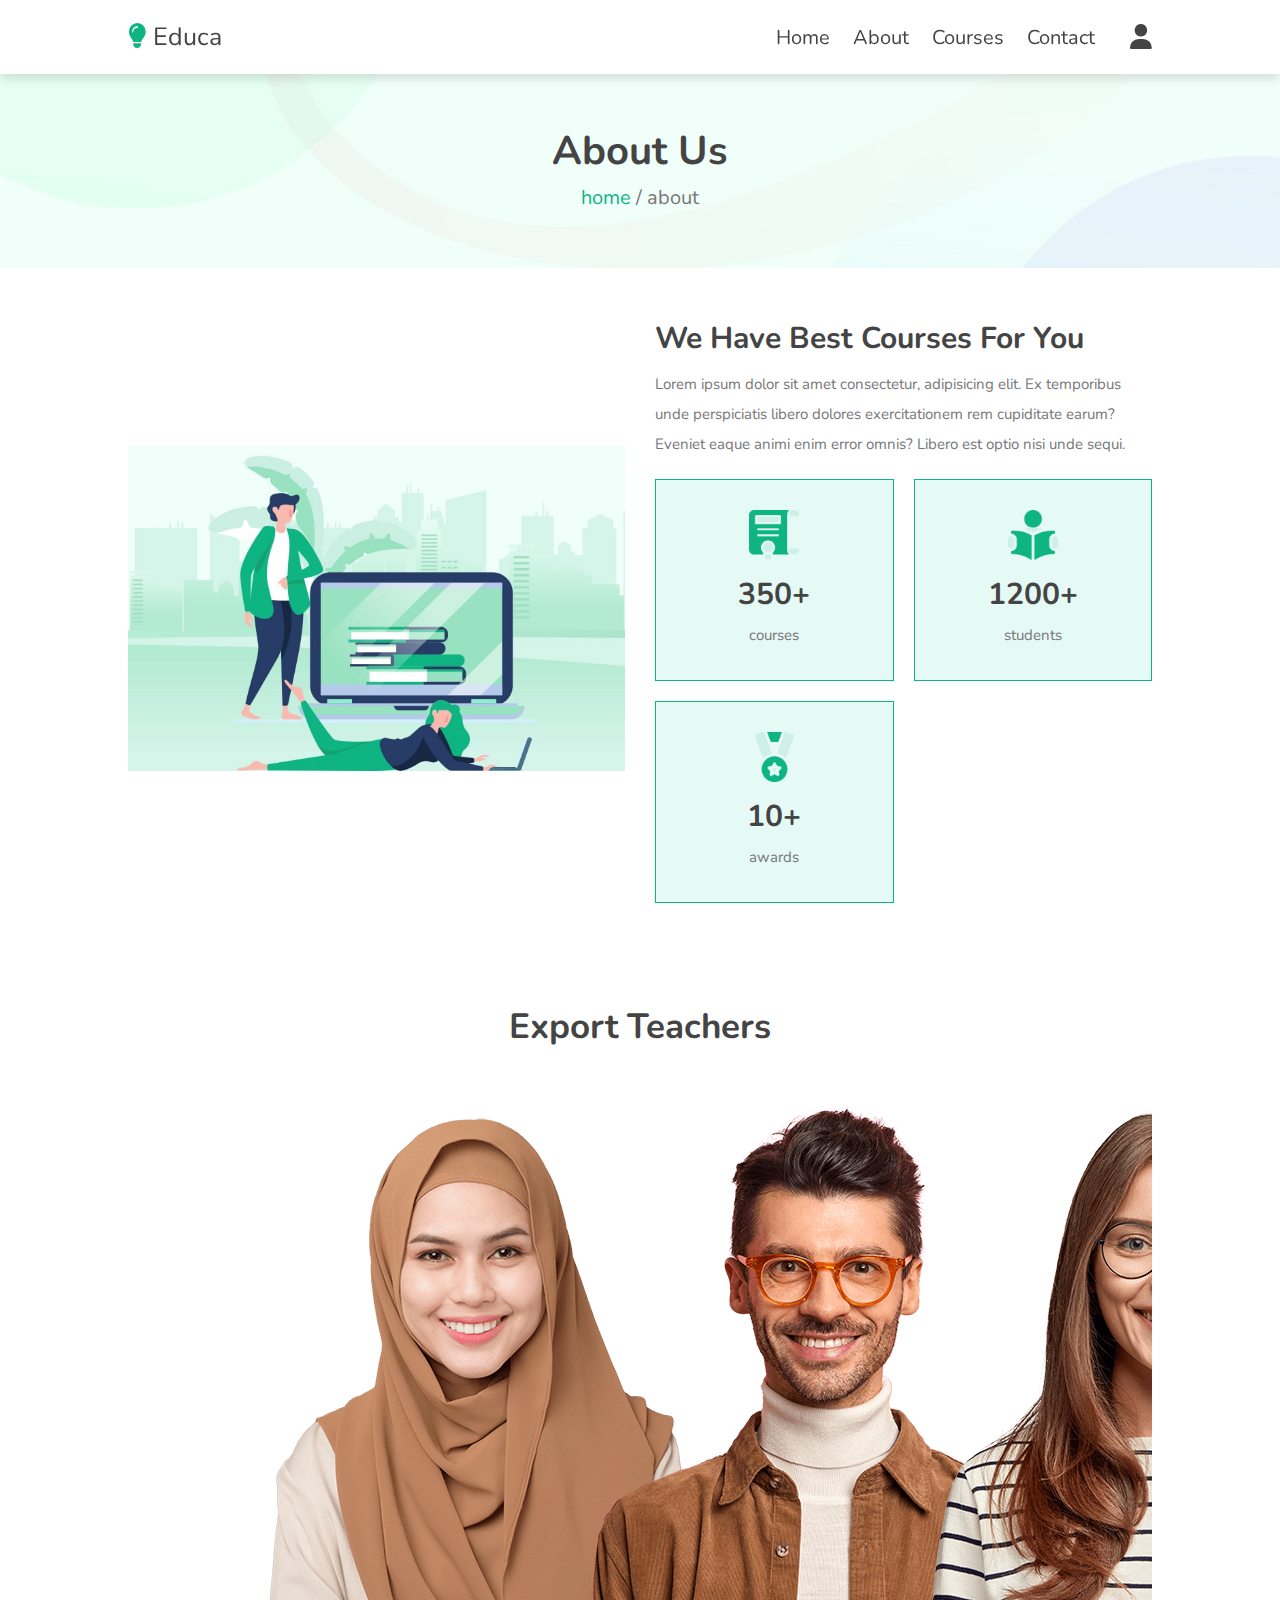
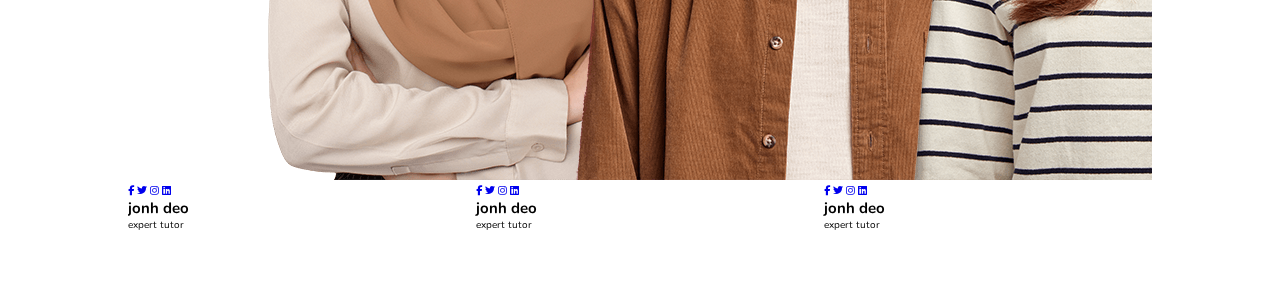
==== commit dfcddd1a: "feat: add carrousel feature in teachers section" ====
--- a/about.html
+++ b/about.html
@@ -98,91 +98,91 @@
     <!--==================== TEACHERS SECTION ====================-->
     <section class="teachers">
         <h1 class="heading"> export teachers </h1>
-        <article class="teachers-slide">
-            <article>
-                <aside class="slide">
+        <article class="swiper teachers-slider">
+            <article class="swiper-wrapper">
+                <aside class="swiper-slide slide">
                     <figure class="image">
                         <img src="images/teacher-1.png" alt="teacher-1">
                         <div class="share">
-                            <a href="#" class="fab fa-facebook-f"></a>
-                            <a href="#" class="fab fa-twitter"></a>
-                            <a href="#" class="fab fa-instagram"></a>
-                            <a href="#" class="fab fa-linkedin"></a>
-                        </div>
-                    </figure>
-                    <div class="content">
-                        <h2> jonh deo </h2>
-                        <span> expert tutor </span>
-                    </div>
-                </aside>
-                <aside class="slide">
+                            <a href="#" class="fab fa-facebook-f" aria-label="facebook"></a>
+                            <a href="#" class="fab fa-twitter" aria-label="twitter"></a>
+                            <a href="#" class="fab fa-instagram" aria-label="instagram"></a>
+                            <a href="#" class="fab fa-linkedin" aria-label="linkedin"></a>
+                        </div>
+                    </figure>
+                    <div class="content">
+                        <h2> jonh deo </h2>
+                        <span> expert tutor </span>
+                    </div>
+                </aside>
+                <aside class="swiper-slide slide">
                     <figure class="image">
                         <img src="images/teacher-2.png" alt="teacher-2">
                         <div class="share">
-                            <a href="#" class="fab fa-facebook-f"></a>
-                            <a href="#" class="fab fa-twitter"></a>
-                            <a href="#" class="fab fa-instagram"></a>
-                            <a href="#" class="fab fa-linkedin"></a>
-                        </div>
-                    </figure>
-                    <div class="content">
-                        <h2> jonh deo </h2>
-                        <span> expert tutor </span>
-                    </div>
-                </aside>
-                <aside class="slide">
+                            <a href="#" class="fab fa-facebook-f" aria-label="facebook"></a>
+                            <a href="#" class="fab fa-twitter" aria-label="twitter"></a>
+                            <a href="#" class="fab fa-instagram" aria-label="instagram"></a>
+                            <a href="#" class="fab fa-linkedin" aria-label="linkedin"></a>
+                        </div>
+                    </figure>
+                    <div class="content">
+                        <h2> jonh deo </h2>
+                        <span> expert tutor </span>
+                    </div>
+                </aside>
+                <aside class="swiper-slide slide">
                     <figure class="image">
                         <img src="images/teacher-3.png" alt="teacher-3">
                         <div class="share">
-                            <a href="#" class="fab fa-facebook-f"></a>
-                            <a href="#" class="fab fa-twitter"></a>
-                            <a href="#" class="fab fa-instagram"></a>
-                            <a href="#" class="fab fa-linkedin"></a>
-                        </div>
-                    </figure>
-                    <div class="content">
-                        <h2> jonh deo </h2>
-                        <span> expert tutor </span>
-                    </div>
-                </aside>
-                <aside class="slide">
+                            <a href="#" class="fab fa-facebook-f" aria-label="facebook"></a>
+                            <a href="#" class="fab fa-twitter" aria-label="twitter"></a>
+                            <a href="#" class="fab fa-instagram" aria-label="instagram"></a>
+                            <a href="#" class="fab fa-linkedin" aria-label="linkedin"></a>
+                        </div>
+                    </figure>
+                    <div class="content">
+                        <h2> jonh deo </h2>
+                        <span> expert tutor </span>
+                    </div>
+                </aside>
+                <aside class="swiper-slide slide">
                     <figure class="image">
                         <img src="images/teacher-4.png" alt="teacher-4">
                         <div class="share">
-                            <a href="#" class="fab fa-facebook-f"></a>
-                            <a href="#" class="fab fa-twitter"></a>
-                            <a href="#" class="fab fa-instagram"></a>
-                            <a href="#" class="fab fa-linkedin"></a>
-                        </div>
-                    </figure>
-                    <div class="content">
-                        <h2> jonh deo </h2>
-                        <span> expert tutor </span>
-                    </div>
-                </aside>
-                <aside class="slide">
+                            <a href="#" class="fab fa-facebook-f" aria-label="facebook"></a>
+                            <a href="#" class="fab fa-twitter" aria-label="twitter"></a>
+                            <a href="#" class="fab fa-instagram" aria-label="instagram"></a>
+                            <a href="#" class="fab fa-linkedin" aria-label="linkedin"></a>
+                        </div>
+                    </figure>
+                    <div class="content">
+                        <h2> jonh deo </h2>
+                        <span> expert tutor </span>
+                    </div>
+                </aside>
+                <aside class="swiper-slide slide">
                     <figure class="image">
                         <img src="images/teacher-5.png" alt="teacher-5">
                         <div class="share">
-                            <a href="#" class="fab fa-facebook-f"></a>
-                            <a href="#" class="fab fa-twitter"></a>
-                            <a href="#" class="fab fa-instagram"></a>
-                            <a href="#" class="fab fa-linkedin"></a>
-                        </div>
-                    </figure>
-                    <div class="content">
-                        <h2> jonh deo </h2>
-                        <span> expert tutor </span>
-                    </div>
-                </aside>
-                <aside class="slide">
+                            <a href="#" class="fab fa-facebook-f" aria-label="facebook"></a>
+                            <a href="#" class="fab fa-twitter" aria-label="twitter"></a>
+                            <a href="#" class="fab fa-instagram" aria-label="instagram"></a>
+                            <a href="#" class="fab fa-linkedin" aria-label="linkedin"></a>
+                        </div>
+                    </figure>
+                    <div class="content">
+                        <h2> jonh deo </h2>
+                        <span> expert tutor </span>
+                    </div>
+                </aside>
+                <aside class="swiper-slide slide">
                     <figure class="image">
                         <img src="images/teacher-6.png" alt="teacher-6">
                         <div class="share">
-                            <a href="#" class="fab fa-facebook-f"></a>
-                            <a href="#" class="fab fa-twitter"></a>
-                            <a href="#" class="fab fa-instagram"></a>
-                            <a href="#" class="fab fa-linkedin"></a>
+                            <a href="#" class="fab fa-facebook-f" aria-label="facebook"></a>
+                            <a href="#" class="fab fa-twitter" aria-label="twitter"></a>
+                            <a href="#" class="fab fa-instagram" aria-label="instagram"></a>
+                            <a href="#" class="fab fa-linkedin" aria-label="linkedin"></a>
                         </div>
                     </figure>
                     <div class="content">
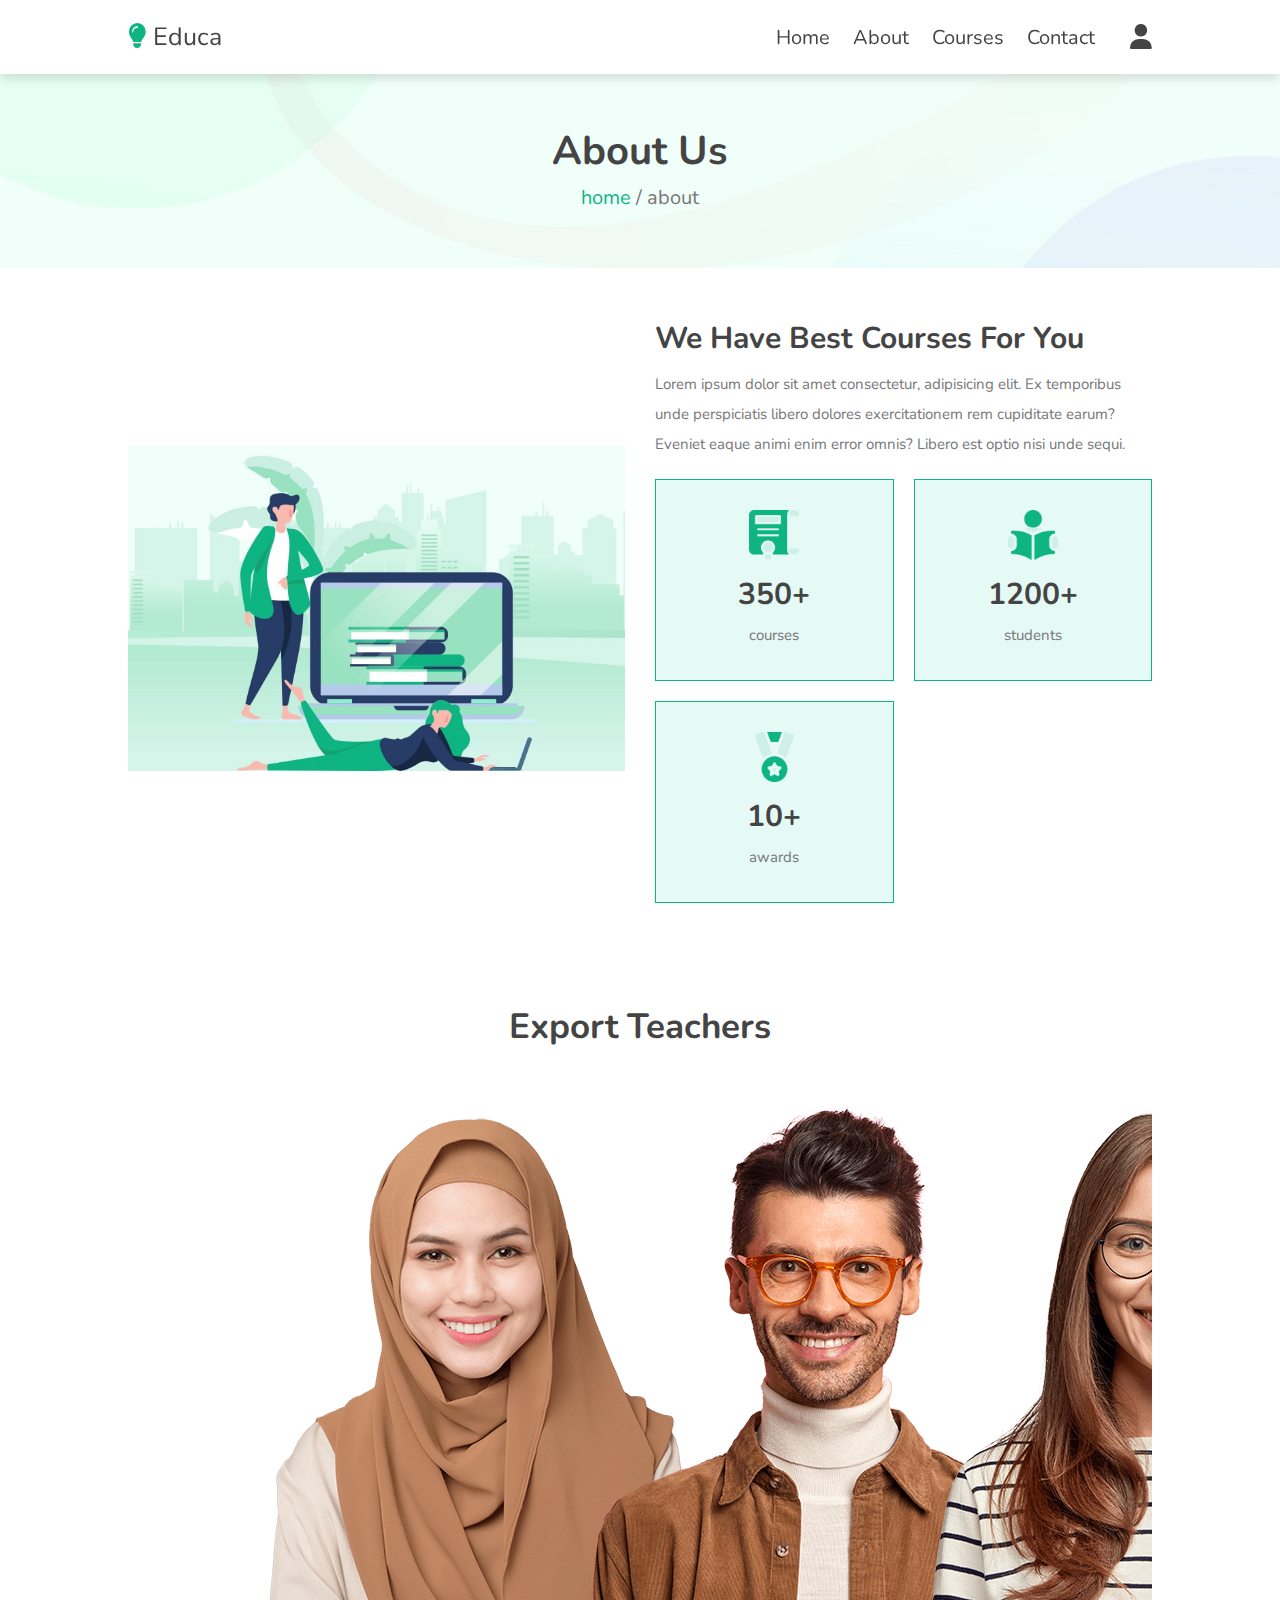
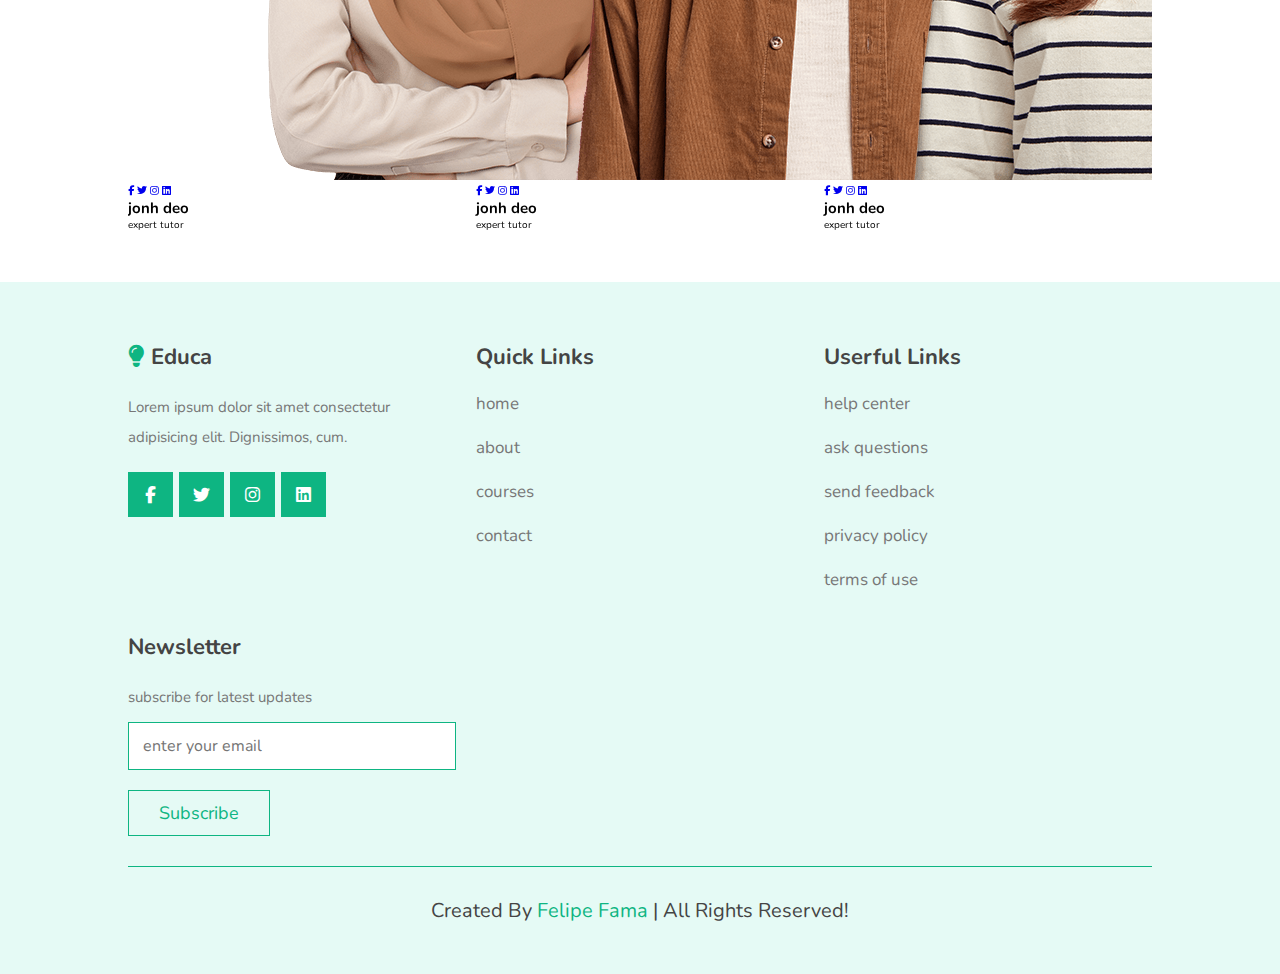
==== commit 8ad9f8b7: "feat add footer in other pages project" ====
--- a/about.html
+++ b/about.html
@@ -193,6 +193,45 @@
             </article>
         </article>
     </section>
+    <!--==================== FOOTER ====================-->
+    <footer class="footer">
+        <article class="box-container">
+            <aside class="box">
+                <h3><i class="fas fa-lightbulb"></i> educa </h3>
+                <p>Lorem ipsum dolor sit amet consectetur adipisicing elit. Dignissimos, cum.</p>
+                <div class="shere">
+                    <a href="#" class="fab fa-facebook-f" aria-label="facebook"></a>
+                    <a href="#" class="fab fa-twitter" aria-label="twitter"></a>
+                    <a href="#" class="fab fa-instagram" aria-label="instagram"></a>
+                    <a href="#" class="fab fa-linkedin" aria-label="linkedin"></a>
+                </div>
+            </aside>
+            <aside class="box">
+                <h3>quick links</h3>
+                <a href="home.html" class="link">home</a>
+                <a href="about.html" class="link">about</a>
+                <a href="courses.html" class="link">courses</a>
+                <a href="contact.html" class="link">contact</a>
+            </aside>
+            <aside class="box">
+                <h3>userful links</h3>
+                <a href="#" class="link">help center</a>
+                <a href="#" class="link">ask questions</a>
+                <a href="#" class="link">send feedback</a>
+                <a href="#" class="link">privacy policy</a>
+                <a href="#" class="link">terms of use</a>
+            </aside>
+            <aside class="box">
+                <h3>newsletter</h3>
+                <p>subscribe for latest updates</p>
+                <form action="">
+                    <input type="email" name="" placeholder="enter your email" id="" class="email" />
+                    <input type="submit" value="subscribe" class="btn" />
+                </form>
+            </aside>
+        </article>
+        <div class="credit"> created by <span> Felipe Fama </span> | all rights reserved! </div>
+    </footer>
     <script src="https://cdn.jsdelivr.net/npm/swiper@11/swiper-bundle.min.js"></script>
     <script src="/js/script.js"></script>
 </body>
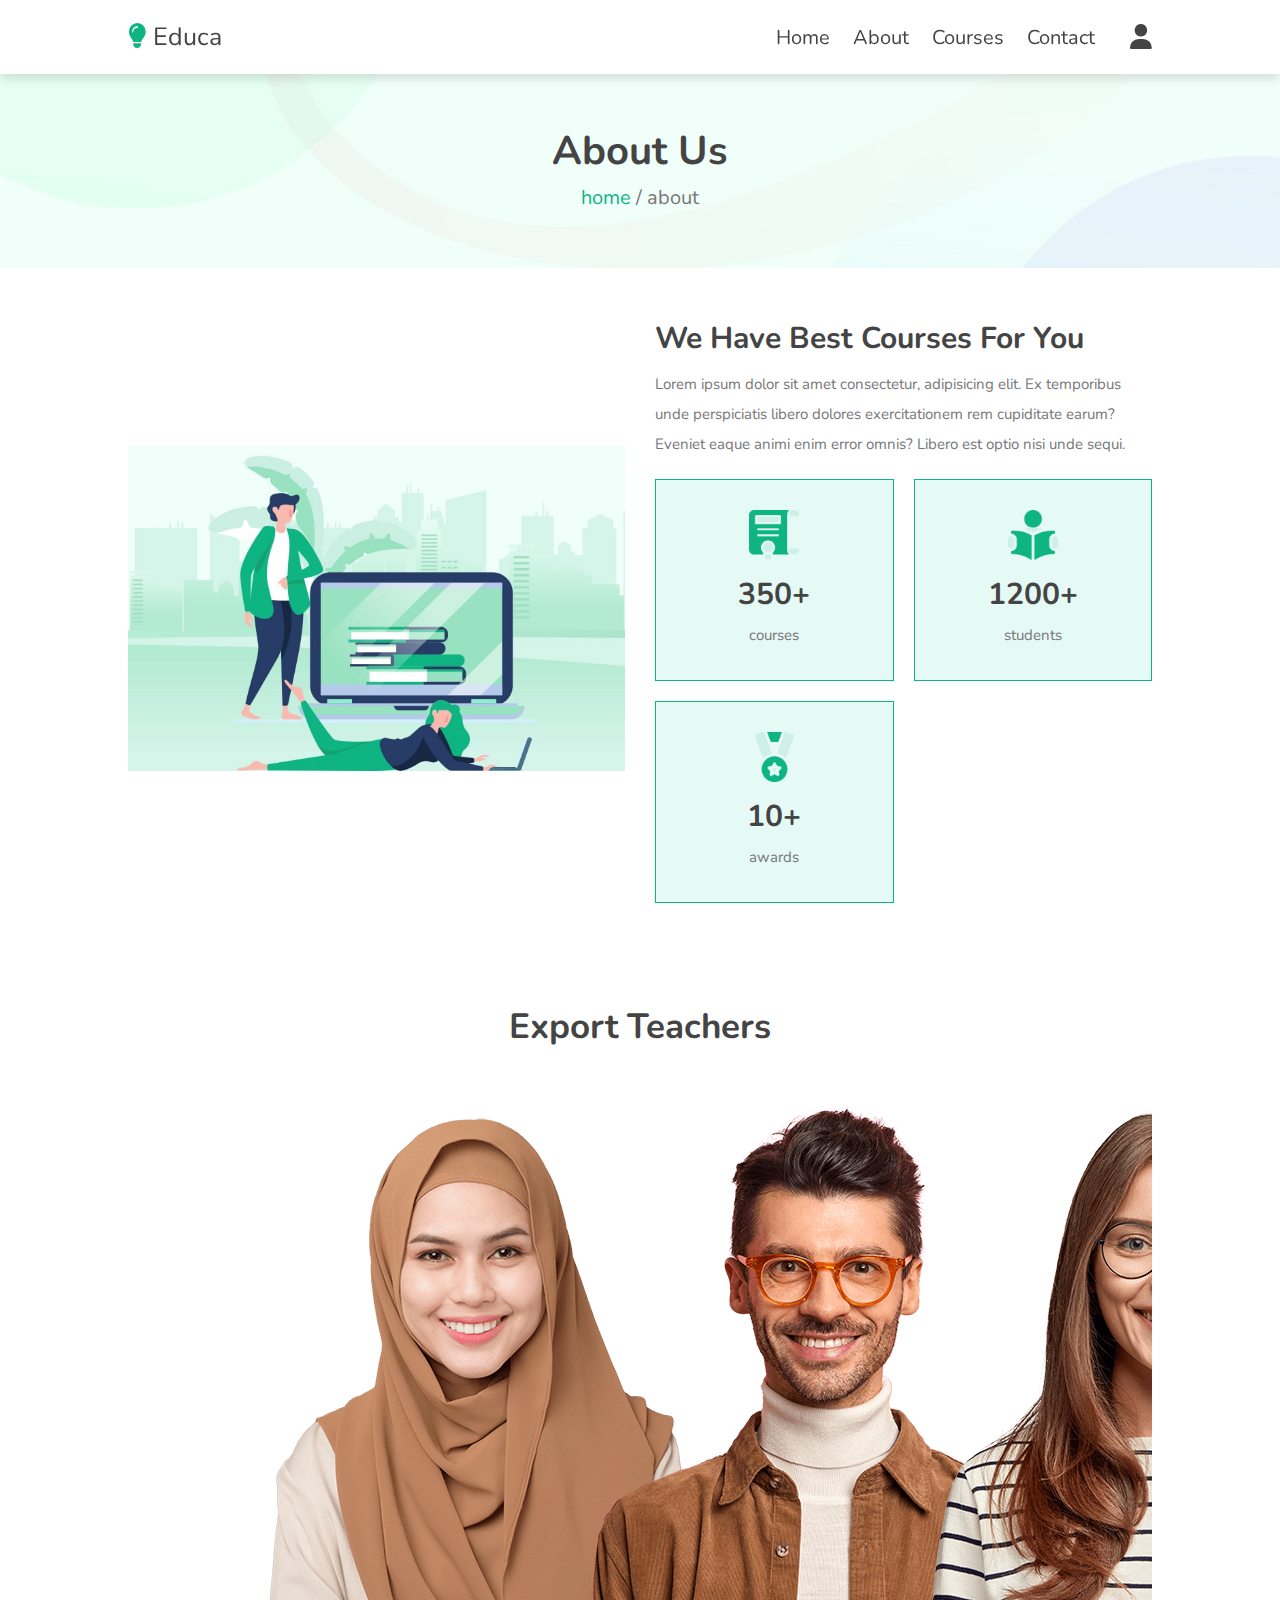
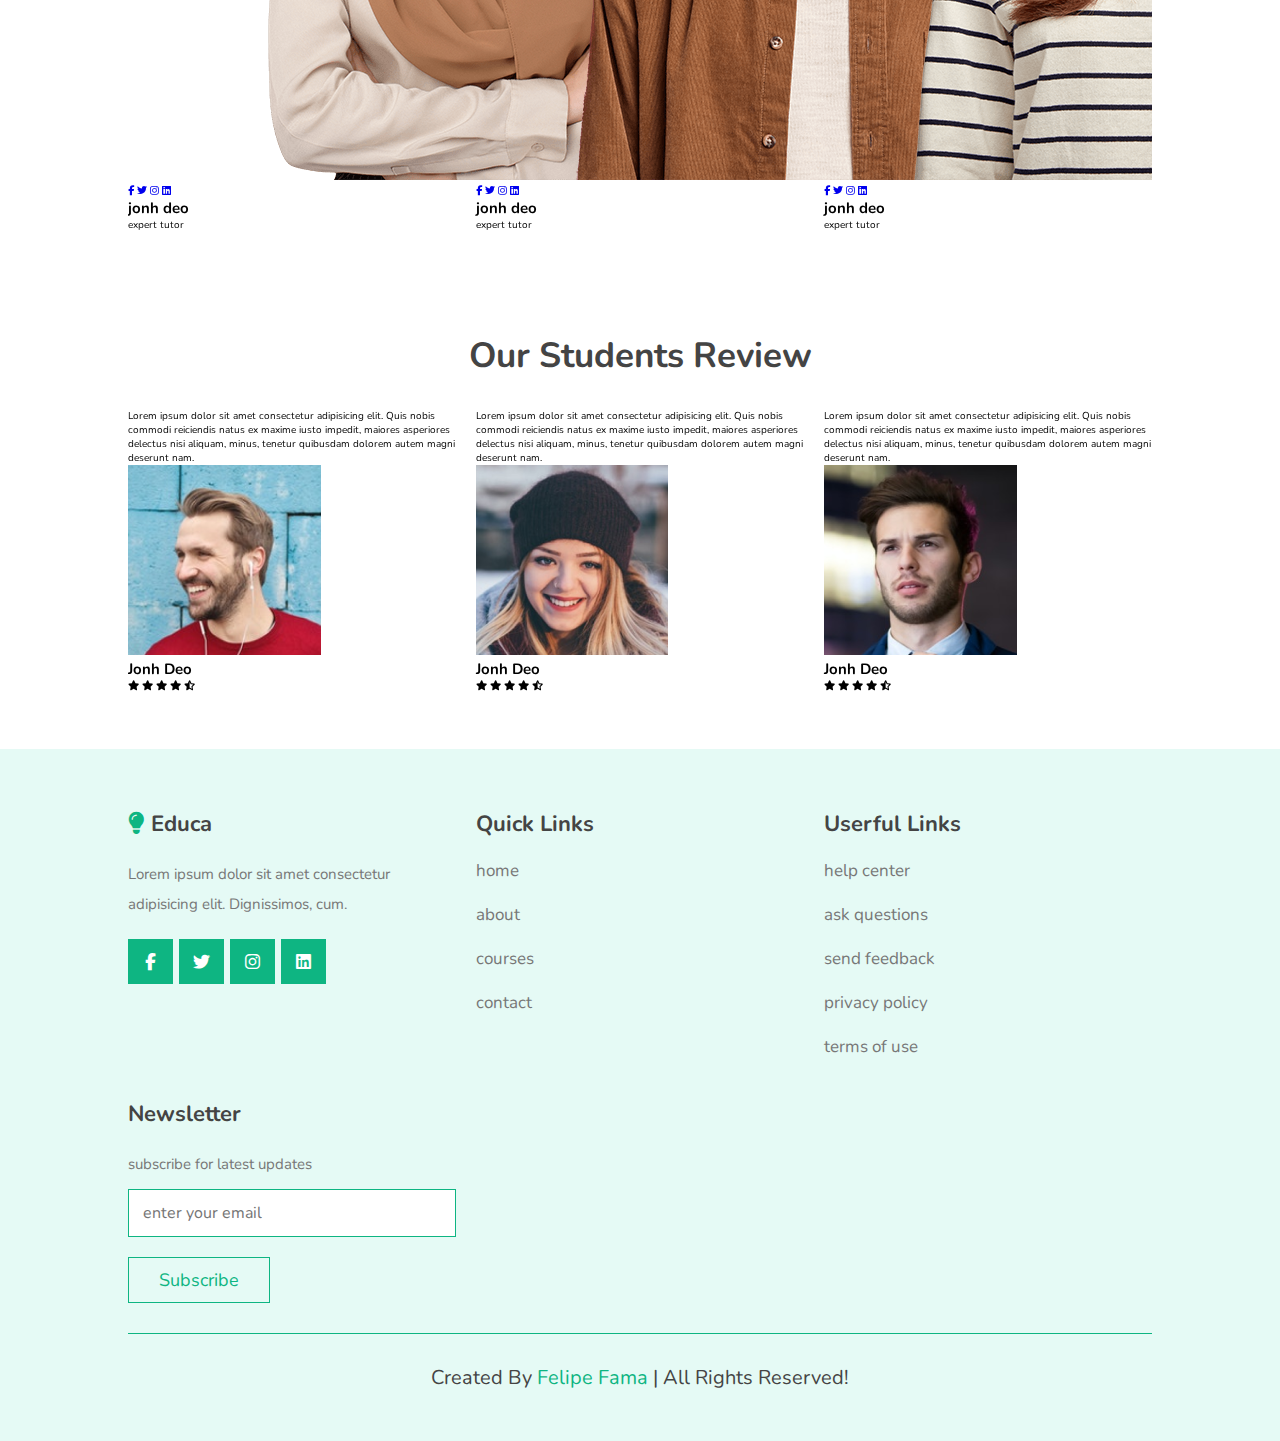
==== commit 5ecbbc17: "feat: add carrosel in reviews sections" ====
--- a/about.html
+++ b/about.html
@@ -193,6 +193,98 @@
             </article>
         </article>
     </section>
+    <!--==================== STUDENTS REVIEW SECTION ====================-->
+    <section class="reviews">
+        <h1 class="heading"> our students review </h1>
+        <article class="swiper reviews-slider">
+            <article class="swiper-wrapper">
+                <aside class="swiper-slide slide">
+                    <p>Lorem ipsum dolor sit amet consectetur adipisicing elit. Quis nobis commodi reiciendis natus ex
+                        maxime iusto impedit, maiores asperiores delectus nisi aliquam, minus, tenetur quibusdam dolorem
+                        autem magni deserunt nam.</p>
+                    <img src="images/pic-1.png" alt="pic-1" />
+                    <h2> Jonh Deo </h2>
+                    <div class="stars">
+                        <i class="fas fa-star"></i>
+                        <i class="fas fa-star"></i>
+                        <i class="fas fa-star"></i>
+                        <i class="fas fa-star"></i>
+                        <i class="fas fa-star-half-alt"></i>
+                    </div>
+                </aside>
+                <aside class="swiper-slide slide">
+                    <p>Lorem ipsum dolor sit amet consectetur adipisicing elit. Quis nobis commodi reiciendis natus ex
+                        maxime iusto impedit, maiores asperiores delectus nisi aliquam, minus, tenetur quibusdam dolorem
+                        autem magni deserunt nam.</p>
+                    <img src="images/pic-2.png" alt="pic-2" />
+                    <h2> Jonh Deo </h2>
+                    <div class="stars">
+                        <i class="fas fa-star"></i>
+                        <i class="fas fa-star"></i>
+                        <i class="fas fa-star"></i>
+                        <i class="fas fa-star"></i>
+                        <i class="fas fa-star-half-alt"></i>
+                    </div>
+                </aside>
+                <aside class="swiper-slide slide">
+                    <p>Lorem ipsum dolor sit amet consectetur adipisicing elit. Quis nobis commodi reiciendis natus ex
+                        maxime iusto impedit, maiores asperiores delectus nisi aliquam, minus, tenetur quibusdam dolorem
+                        autem magni deserunt nam.</p>
+                    <img src="images/pic-3.png" alt="pic-3" />
+                    <h2> Jonh Deo </h2>
+                    <div class="stars">
+                        <i class="fas fa-star"></i>
+                        <i class="fas fa-star"></i>
+                        <i class="fas fa-star"></i>
+                        <i class="fas fa-star"></i>
+                        <i class="fas fa-star-half-alt"></i>
+                    </div>
+                </aside>
+                <aside class="swiper-slide slide">
+                    <p>Lorem ipsum dolor sit amet consectetur adipisicing elit. Quis nobis commodi reiciendis natus ex
+                        maxime iusto impedit, maiores asperiores delectus nisi aliquam, minus, tenetur quibusdam dolorem
+                        autem magni deserunt nam.</p>
+                    <img src="images/pic-4.png" alt="pic-4" />
+                    <h2> Jonh Deo </h2>
+                    <div class="stars">
+                        <i class="fas fa-star"></i>
+                        <i class="fas fa-star"></i>
+                        <i class="fas fa-star"></i>
+                        <i class="fas fa-star"></i>
+                        <i class="fas fa-star-half-alt"></i>
+                    </div>
+                </aside>
+                <aside class="swiper-slide slide">
+                    <p>Lorem ipsum dolor sit amet consectetur adipisicing elit. Quis nobis commodi reiciendis natus ex
+                        maxime iusto impedit, maiores asperiores delectus nisi aliquam, minus, tenetur quibusdam dolorem
+                        autem magni deserunt nam.</p>
+                    <img src="images/pic-5.png" alt="pic-5" />
+                    <h2> Jonh Deo </h2>
+                    <div class="stars">
+                        <i class="fas fa-star"></i>
+                        <i class="fas fa-star"></i>
+                        <i class="fas fa-star"></i>
+                        <i class="fas fa-star"></i>
+                        <i class="fas fa-star-half-alt"></i>
+                    </div>
+                </aside>
+                <aside class="swiper-slide slide">
+                    <p>Lorem ipsum dolor sit amet consectetur adipisicing elit. Quis nobis commodi reiciendis natus ex
+                        maxime iusto impedit, maiores asperiores delectus nisi aliquam, minus, tenetur quibusdam dolorem
+                        autem magni deserunt nam.</p>
+                    <img src="images/pic-6.png" alt="pic-6" />
+                    <h2> Jonh Deo </h2>
+                    <div class="stars">
+                        <i class="fas fa-star"></i>
+                        <i class="fas fa-star"></i>
+                        <i class="fas fa-star"></i>
+                        <i class="fas fa-star"></i>
+                        <i class="fas fa-star-half-alt"></i>
+                    </div>
+                </aside>
+            </article>
+        </article>
+    </section>
     <!--==================== FOOTER ====================-->
     <footer class="footer">
         <article class="box-container">
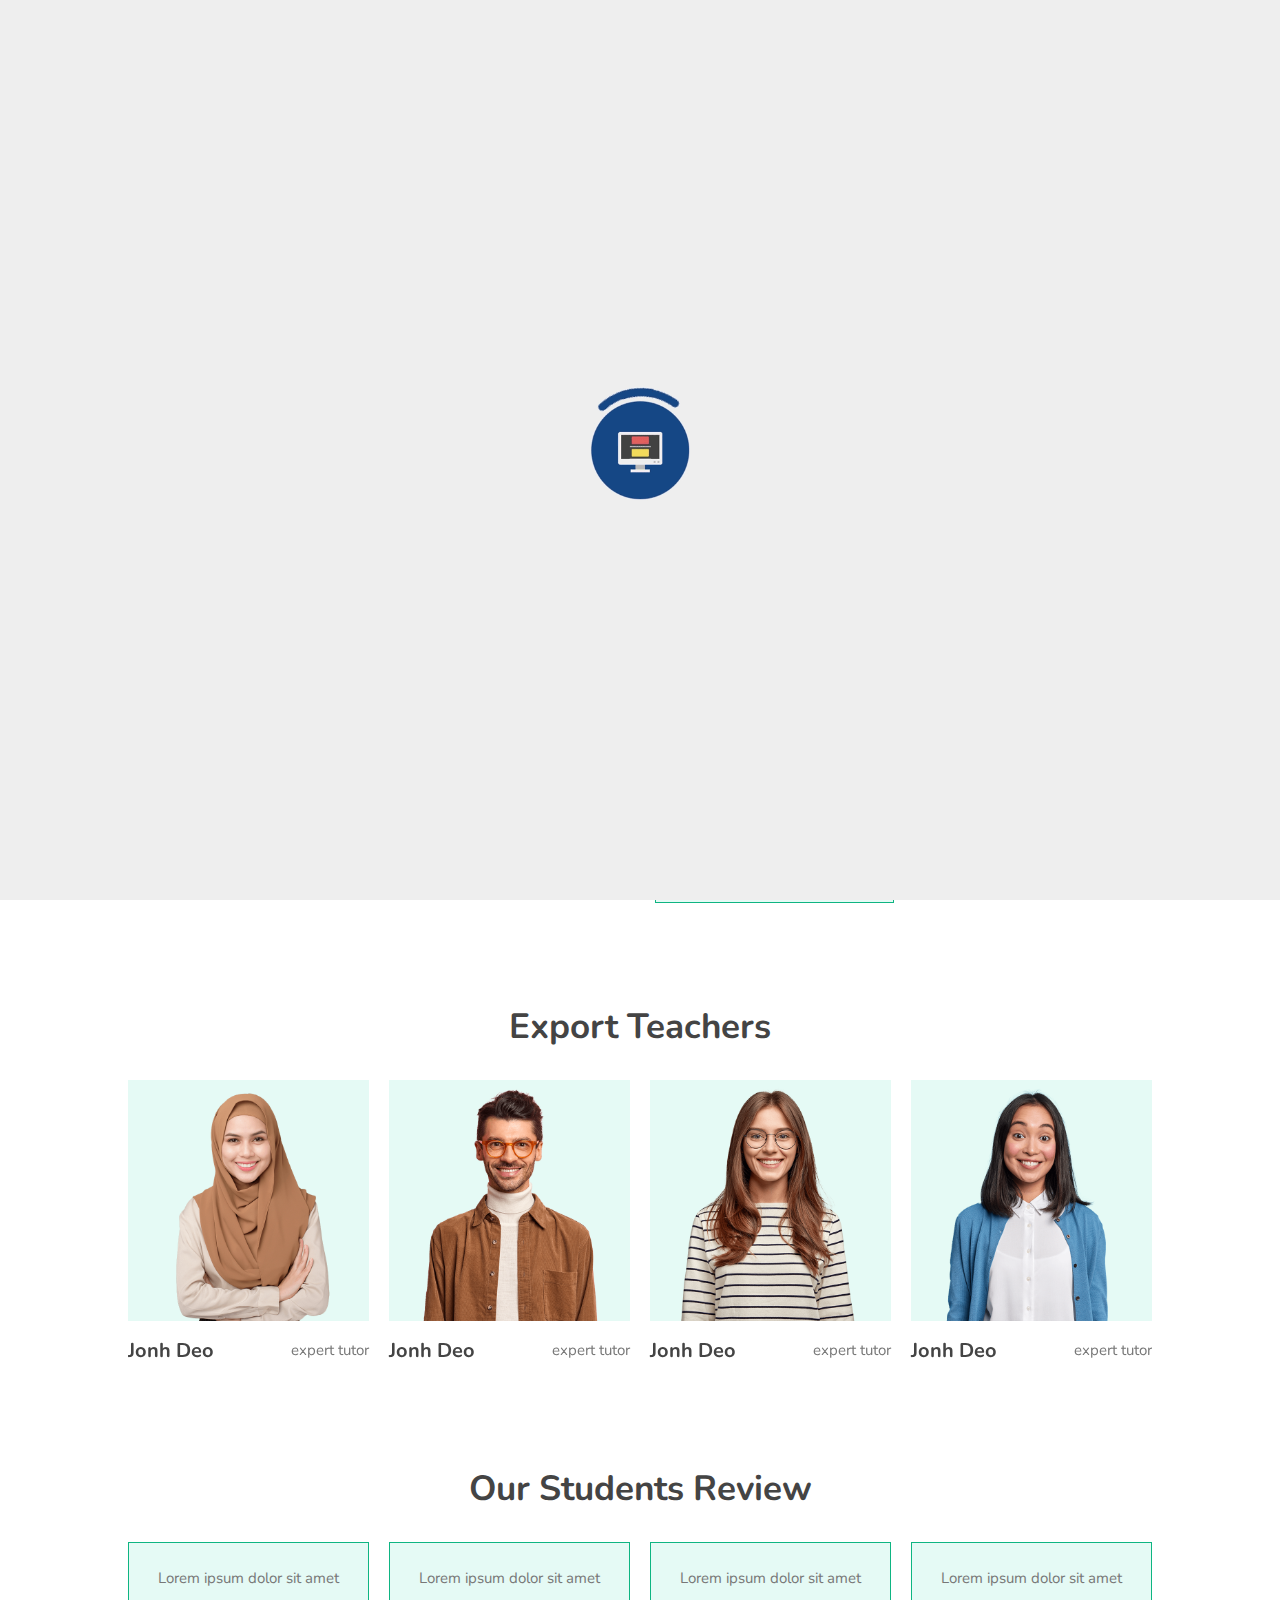
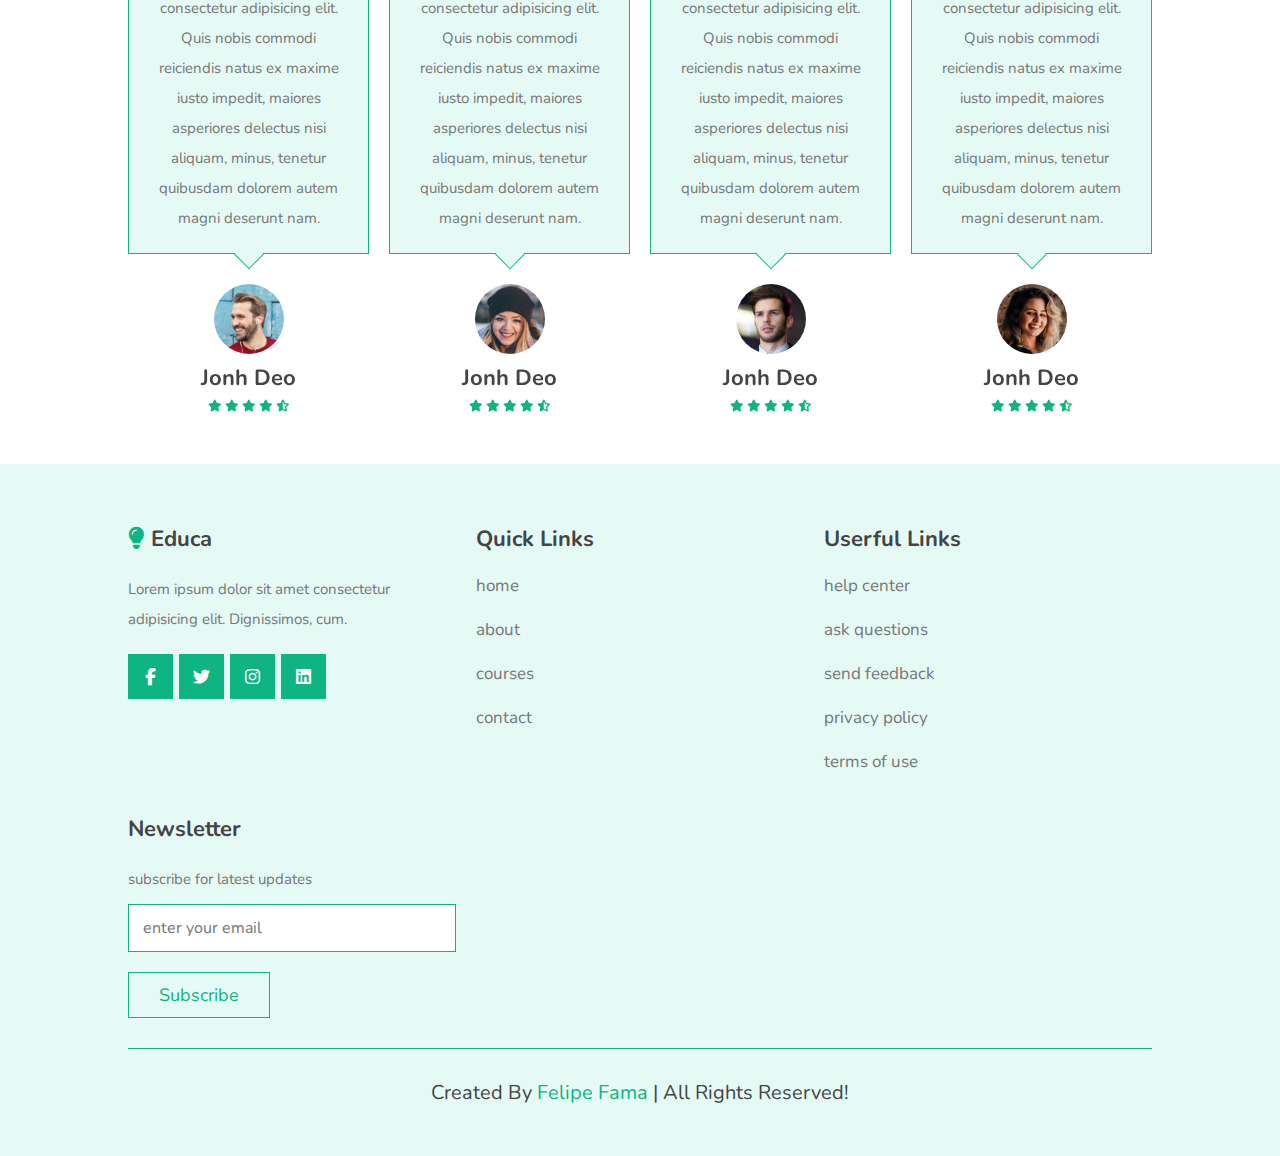
==== commit 91ed58f0: "update project" ====
--- a/about.html
+++ b/about.html
@@ -324,6 +324,9 @@
         </article>
         <div class="credit"> created by <span> Felipe Fama </span> | all rights reserved! </div>
     </footer>
+    <figure id="loading-page">
+        <img src="/images/loader-page.gif" alt="loader-page" />
+    </figure>
     <script src="https://cdn.jsdelivr.net/npm/swiper@11/swiper-bundle.min.js"></script>
     <script src="/js/script.js"></script>
 </body>
--- a/styles/css/styles.css
+++ b/styles/css/styles.css
@@ -1 +1 @@
-@import"https://fonts.googleapis.com/css2?family=Nunito:ital,wght@0,200;0,300;0,400;0,500;0,600;0,700;0,800;0,900;1,200;1,300;1,400;1,500;1,600;1,700;1,800&family=Poppins:ital,wght@0,200;0,300;0,400;0,500;0,600;0,700;0,800;0,900;1,100;1,300;1,400;1,500;1,600;1,700;1,800&display=swap";*{margin:0;padding:0;box-sizing:border-box;outline:none;border:none;text-decoration:none;font-family:"Nunito",sans-serif;transition:all .35s linear}html{font-size:62.5%;overflow-x:hidden}html::-webkit-scrollbar{width:1rem}html::-webkit-scrollbar-track{background-color:rgba(0,0,0,0)}html::-webkit-scrollbar-thumb{background-color:#0eb582;border-radius:.3rem}img{-webkit-user-select:none;-moz-user-select:none;user-select:none}section,footer{padding:5rem 10%}.heading-link{text-align:center;background:url(/images/heading-bg.jpg) no-repeat;background-size:cover;background-position:center}.heading-link h1{font-size:4rem;text-transform:capitalize;color:#444}.heading-link p{font-size:2rem;line-height:2;color:#777}.heading-link p a{color:#0eb582}.heading-link p a:hover{text-decoration:underline}.heading{text-align:center;margin-bottom:3rem;font-size:3.5rem;text-transform:capitalize;color:#444}.btn{display:inline-block;margin-top:1rem;padding:1rem 3rem;font-size:1.8rem;border:.1rem solid #0eb582;background:#e5faf5;color:#0eb582;cursor:pointer;text-transform:capitalize}.btn:hover{background:#0eb582;color:#fff}.header{position:sticky;top:0;left:0;right:0;z-index:1000;display:flex;align-items:center;padding:2rem 10%;background-color:#fff;box-shadow:0 .5rem 1rem rgba(0,0,0,.12)}@media(max-width: 1200px){.header{padding:2rem 5%}}@media(max-width: 991px){.header{padding:2rem}}@media(max-width: 450px){.header{font-size:3rem}}.header .logo{font-size:2.5rem;text-transform:capitalize;color:#444;margin-right:auto}.header .logo i{color:#0eb582}.header .navbar{position:relative}@media(max-width: 768px){.header .navbar{position:fixed;top:0;right:-105%;width:30rem;background:#fff;height:100%;display:flex;flex-flow:column;justify-content:center;z-index:1200}.header .navbar.active{box-shadow:0 0 0 100vw rgba(0,0,0,.8);right:0}}.header .navbar #close-navbar{position:absolute;top:1.5rem;right:2rem;font-size:4rem;cursor:pointer;color:#444;display:none}.header .navbar #close-navbar:hover{transform:rotate(90deg)}@media(max-width: 768px){.header .navbar #close-navbar{display:block}}.header .navbar a{margin-right:2rem;font-size:2rem;text-transform:capitalize;color:#444}.header .navbar a:hover{color:#0eb582}@media(max-width: 768px){.header .navbar a{display:block;margin:1rem 0;text-align:center;font-size:3rem}}.header .icons div{cursor:pointer;font-size:2.5rem;color:#444;margin-left:1.5rem}.header .icons div:hover{color:#0eb582}.header #menu-btn{display:none}@media(max-width: 768px){.header #menu-btn{display:inline-block}}.account-form{position:fixed;top:0;right:-105%;width:35rem;background:#fff;display:flex;flex-flow:column;gap:2rem;justify-content:center;height:100%;z-index:1200;padding:2rem;text-align:center}.account-form.active{right:0;box-shadow:0 0 0 100vw rgba(0,0,0,.8)}.account-form #close-form{position:absolute;top:1.5rem;right:2.5rem;font-size:4rem;cursor:pointer;color:#444}.account-form #close-form:hover{transform:rotate(90deg)}.account-form form{border:.1rem solid #0eb582;padding:2rem;display:none}.account-form form.active{display:block}.account-form form h3{font-size:2.5rem;text-transform:capitalize;color:#444;padding-bottom:.5rem;text-transform:uppercase}.account-form form .box{width:100%;padding:1.2rem 1.4rem;border:.1rem solid #0eb582;font-size:1.6rem;margin:.7rem}.account-form form .flex{padding:1rem 0;display:flex;align-items:center;gap:.5rem}.account-form form .flex label{font-size:1.5rem;color:#777;cursor:pointer}.account-form form .flex a{font-size:1.5rem;color:#777;margin-left:auto}.account-form form .flex a:hover{text-decoration:underline;color:#0eb582}.account-form form .btn{width:100%}.account-form .buttons .btn{margin:0 .5rem}.account-form .buttons .btn.active{background:#0eb582;color:#fff}.home{padding:0}.home .slide{display:flex;align-items:center;height:60rem;background-size:cover !important;background-position:center !important}.home .content{width:50rem}.home .content h3{font-size:5rem;text-transform:capitalize;color:#444;color:#fff}.home .content p{font-size:1.6rem;line-height:2;color:#777;color:#eee;padding:1rem 0}.swiper-pagination-bullet-active{background:#0eb582}.subjects .box-container{display:grid;grid-template-columns:repeat(auto-fit, minmax(16rem, 1fr));gap:2rem}.subjects .box-container .box{padding:3rem 2rem;text-align:center;border:.1rem solid #0eb582;background:#e5faf5;cursor:pointer}.subjects .box-container .box:hover{background:#0eb582}.subjects .box-container .box:hover h2{color:#fff}.subjects .box-container .box:hover p{color:#777}.subjects .box-container .box img{height:10rem;margin-bottom:.5rem}.subjects .box-container .box h2{font-size:2rem;text-transform:capitalize;color:#444;padding:.5rem 0}.subjects .box-container .box p{font-size:1.5rem;line-height:2;color:#777}.home-courses .slide{text-align:center;position:relative;background:#e5faf5;overflow:hidden}.home-courses .slide:hover .content{bottom:0}.home-courses .slide .image{padding:2rem;overflow:hidden}.home-courses .slide .image img{width:100%;margin-bottom:1.5rem}.home-courses .slide .image h2{font-size:2rem;text-transform:capitalize;color:#444}.home-courses .slide .content{position:absolute;bottom:-100%;right:0;left:0;background:#0eb582;padding:2rem 3rem}.home-courses .slide .content h3{font-size:2rem;text-transform:capitalize;color:#444;color:#fff}.home-courses .slide .content p{padding:1rem 0;font-size:1.5rem;line-height:2;color:#777;color:#777}.home-courses .slide .content .btn:hover{background:#444}.about{display:flex;align-items:center;flex-wrap:wrap;gap:3rem}.about .images{flex:1 1 40rem}.about .images img{width:100%}.about .content{flex:1 1 40rem}.about .content .about-title{font-size:3rem;text-transform:capitalize;color:#444}.about .content p{font-size:1.5rem;line-height:2;color:#777;padding:1rem 0}.about .content .icons-container{margin-top:1rem;display:grid;grid-template-columns:repeat(auto-fit, minmax(16rem, 1fr));gap:2rem}.about .content .icons-container .icons{text-align:center;border:.1rem solid #0eb582;background:#e5faf5;padding:3rem 2rem}.about .content .icons-container .icons img{height:5rem;margin-bottom:.5rem}.about .content .icons-container .icons h3{padding:.5rem 0;font-size:3rem;text-transform:capitalize;color:#444}.about .content .icons-container .icons span{font-size:1.5rem;line-height:2;color:#777}.footer{background:#e5faf5}.footer .box-container{display:grid;grid-template-columns:repeat(auto-fit, minmax(25rem, 1fr));gap:2rem}.footer .box-container .box h3{font-size:2.2rem;text-transform:capitalize;color:#444;padding:1rem 0}.footer .box-container .box h3 i{color:#0eb582}.footer .box-container .box .shere{margin-top:1rem}.footer .box-container .box .shere a{height:4.5rem;width:4.5rem;line-height:4.5rem;font-size:1.7rem;background-color:#0eb582;color:#fff;margin-right:.3rem;text-align:center}.footer .box-container .box .shere a:hover{background-color:#444}.footer .box-container .box .link{font-size:1.7rem;line-height:2;color:#777;padding:.5rem 0;display:block}.footer .box-container .box .link:hover{color:#0eb582;text-decoration:underline}.footer .box-container .box p{font-size:1.5rem;line-height:2;color:#777;padding:1rem 0}.footer .box-container .box .email{width:100%;padding:1.2rem 1.4rem;font-size:1.6rem;border:.1rem solid #0eb582;margin-bottom:1rem}.footer .credit{text-align:center;margin-top:3rem;padding-top:3rem;font-size:2rem;text-transform:capitalize;color:#444;border-top:.1rem solid #0eb582}.footer .credit span{color:#0eb582}/*# sourceMappingURL=styles.css.map */+@import"https://fonts.googleapis.com/css2?family=Nunito:ital,wght@0,200;0,300;0,400;0,500;0,600;0,700;0,800;0,900;1,200;1,300;1,400;1,500;1,600;1,700;1,800&family=Poppins:ital,wght@0,200;0,300;0,400;0,500;0,600;0,700;0,800;0,900;1,100;1,300;1,400;1,500;1,600;1,700;1,800&display=swap";*{margin:0;padding:0;box-sizing:border-box;outline:none;border:none;text-decoration:none;font-family:"Nunito",sans-serif;transition:all .35s linear}html{font-size:62.5%;overflow-x:hidden}html::-webkit-scrollbar{width:1rem}html::-webkit-scrollbar-track{background-color:rgba(0,0,0,0)}html::-webkit-scrollbar-thumb{background-color:#0eb582;border-radius:.3rem}@media(max-width: 991px){html{font-size:55%}}@media(max-width: 450px){html{font-size:50%}}img{-webkit-user-select:none;-moz-user-select:none;user-select:none}section,footer{padding:5rem 10%}@media(max-width: 1200px){section,footer{padding:3rem 5%}}@media(max-width: 991px){section,footer{padding:3rem 2rem}}.heading-link{text-align:center;background:url(/images/heading-bg.jpg) no-repeat;background-size:cover;background-position:center}.heading-link h1{font-size:4rem;text-transform:capitalize;color:#444}.heading-link p{font-size:2rem;line-height:2;color:#777}.heading-link p a{color:#0eb582}.heading-link p a:hover{text-decoration:underline}.heading{text-align:center;margin-bottom:3rem;font-size:3.5rem;text-transform:capitalize;color:#444}.btn{display:inline-block;margin-top:1rem;padding:1rem 3rem;font-size:1.8rem;border:.1rem solid #0eb582;background:#e5faf5;color:#0eb582;cursor:pointer;text-transform:capitalize}.btn:hover{background:#0eb582;color:#fff}#loading-page{position:fixed;top:0;left:0;z-index:9999;display:flex;align-items:center;justify-content:center;background-color:#eee;width:100%;height:100vh}#loading-page.active{left:105%}#loading-page img{width:40%}.header{position:sticky;top:0;left:0;right:0;z-index:1000;display:flex;align-items:center;padding:2rem 10%;background-color:#fff;box-shadow:0 .5rem 1rem rgba(0,0,0,.12)}@media(max-width: 1200px){.header{padding:2rem 5%}}@media(max-width: 991px){.header{padding:2rem}}@media(max-width: 450px){.header{font-size:3rem}}.header .logo{font-size:2.5rem;text-transform:capitalize;color:#444;margin-right:auto}.header .logo i{color:#0eb582}.header .navbar{position:relative}@media(max-width: 768px){.header .navbar{position:fixed;top:0;right:-105%;width:30rem;background:#fff;height:100%;display:flex;flex-flow:column;justify-content:center;z-index:1200}.header .navbar.active{box-shadow:0 0 0 100vw rgba(0,0,0,.8);right:0}}.header .navbar #close-navbar{position:absolute;top:1.5rem;right:2rem;font-size:4rem;cursor:pointer;color:#444;display:none}.header .navbar #close-navbar:hover{transform:rotate(90deg)}@media(max-width: 768px){.header .navbar #close-navbar{display:block}}.header .navbar a{margin-right:2rem;font-size:2rem;text-transform:capitalize;color:#444}.header .navbar a:hover{color:#0eb582}@media(max-width: 768px){.header .navbar a{display:block;margin:1rem 0;text-align:center;font-size:3rem}}.header .icons div{cursor:pointer;font-size:2.5rem;color:#444;margin-left:1.5rem}.header .icons div:hover{color:#0eb582}.header #menu-btn{display:none}@media(max-width: 768px){.header #menu-btn{display:inline-block}}.account-form{position:fixed;top:0;right:-105%;width:35rem;background:#fff;display:flex;flex-flow:column;gap:2rem;justify-content:center;height:100%;z-index:1200;padding:2rem;text-align:center}.account-form.active{right:0;box-shadow:0 0 0 100vw rgba(0,0,0,.8)}.account-form #close-form{position:absolute;top:1.5rem;right:2.5rem;font-size:4rem;cursor:pointer;color:#444}.account-form #close-form:hover{transform:rotate(90deg)}.account-form form{border:.1rem solid #0eb582;padding:2rem;display:none}.account-form form.active{display:block}.account-form form h3{font-size:2.5rem;text-transform:capitalize;color:#444;padding-bottom:.5rem;text-transform:uppercase}.account-form form .box{width:100%;padding:1.2rem 1.4rem;border:.1rem solid #0eb582;font-size:1.6rem;margin:.7rem}.account-form form .flex{padding:1rem 0;display:flex;align-items:center;gap:.5rem}.account-form form .flex label{font-size:1.5rem;color:#777;cursor:pointer}.account-form form .flex a{font-size:1.5rem;color:#777;margin-left:auto}.account-form form .flex a:hover{text-decoration:underline;color:#0eb582}.account-form form .btn{width:100%}.account-form .buttons .btn{margin:0 .5rem}.account-form .buttons .btn.active{background:#0eb582;color:#fff}.home{padding:0}.home .slide{display:flex;align-items:center;height:60rem;background-size:cover !important;background-position:center !important}.home .content{width:50rem}.home .content h3{font-size:5rem;text-transform:capitalize;color:#444;color:#fff}.home .content p{font-size:1.6rem;line-height:2;color:#777;color:#eee;padding:1rem 0}@media(max-width: 768px){.home .slide .content h3{font-size:3rem}}.swiper-pagination-bullet-active{background:#0eb582}.subjects .box-container{display:grid;grid-template-columns:repeat(auto-fit, minmax(16rem, 1fr));gap:2rem}.subjects .box-container .box{padding:3rem 2rem;text-align:center;border:.1rem solid #0eb582;background:#e5faf5;cursor:pointer}.subjects .box-container .box:hover{background:#0eb582}.subjects .box-container .box:hover h2{color:#fff}.subjects .box-container .box:hover p{color:#777}.subjects .box-container .box img{height:10rem;margin-bottom:.5rem}.subjects .box-container .box h2{font-size:2rem;text-transform:capitalize;color:#444;padding:.5rem 0}.subjects .box-container .box p{font-size:1.5rem;line-height:2;color:#777}.home-courses .slide{text-align:center;position:relative;background:#e5faf5;overflow:hidden}.home-courses .slide:hover .content{bottom:0}.home-courses .slide .image{padding:2rem;overflow:hidden}.home-courses .slide .image img{width:100%;margin-bottom:1.5rem}.home-courses .slide .image h2{font-size:2rem;text-transform:capitalize;color:#444}.home-courses .slide .content{position:absolute;bottom:-100%;right:0;left:0;background:#0eb582;padding:2rem 3rem}.home-courses .slide .content h3{font-size:2rem;text-transform:capitalize;color:#444;color:#fff}.home-courses .slide .content p{padding:1rem 0;font-size:1.5rem;line-height:2;color:#777;color:#777}.home-courses .slide .content .btn:hover{background:#444}.about{display:flex;align-items:center;flex-wrap:wrap;gap:3rem}.about .images{flex:1 1 40rem}.about .images img{width:100%}.about .content{flex:1 1 40rem}.about .content .about-title{font-size:3rem;text-transform:capitalize;color:#444}@media(max-width: 450px){.about .content .about-title{font-size:4rem}}.about .content p{font-size:1.5rem;line-height:2;color:#777;padding:1rem 0}.about .content .icons-container{margin-top:1rem;display:grid;grid-template-columns:repeat(auto-fit, minmax(16rem, 1fr));gap:2rem}.about .content .icons-container .icons{text-align:center;border:.1rem solid #0eb582;background:#e5faf5;padding:3rem 2rem}.about .content .icons-container .icons img{height:5rem;margin-bottom:.5rem}.about .content .icons-container .icons h3{padding:.5rem 0;font-size:3rem;text-transform:capitalize;color:#444}.about .content .icons-container .icons span{font-size:1.5rem;line-height:2;color:#777}.teachers .slide{text-align:center}.teachers .slide:hover .image img{background:#0eb582}.teachers .slide:hover .image .share{bottom:0}.teachers .slide .image{position:relative;overflow:hidden}.teachers .slide .image img{background:#e5faf5;width:100%}.teachers .slide .image .share{position:absolute;bottom:-10rem;left:0;right:0;background:rgba(0,0,0,.8);padding:2rem}.teachers .slide .image .share a{font-size:3rem;margin:0 1rem;color:#fff}.teachers .slide .image .share a:hover{color:#0eb582}.teachers .slide .content{display:flex;padding-top:1rem;align-items:center;justify-content:space-between}.teachers .slide .content h2{font-size:2rem;text-transform:capitalize;color:#444}.teachers .slide .content span{font-size:1.5rem;line-height:2;color:#777}.reviews .slide{text-align:center}.reviews p{font-size:1.5rem;line-height:2;color:#777;position:relative;background:#e5faf5;border:.1rem solid #0eb582;margin-bottom:3rem;padding:2rem}.reviews p::before{content:"";position:absolute;bottom:-1.2rem;left:50%;transform:translateX(-50%) rotate(45deg);background:#e5faf5;border-bottom:.1rem solid #0eb582;border-right:.1rem solid #0eb582;height:2rem;width:2rem}.reviews img{height:7rem;width:7rem;border-radius:50%}.reviews h2{font-size:2.2rem;text-transform:capitalize;color:#444;padding:.5rem 0}.reviews .stars{font-size:1.2rem;color:#0eb582}.courses .box-container{display:grid;grid-template-columns:repeat(auto-fit, minmax(30rem, 1fr));gap:2rem}.courses .box-container .box:hover .image img{transform:scale(1.1)}.courses .box-container .box.hide{display:none}.courses .box-container .box .image{height:25rem;overflow:hidden;position:relative}.courses .box-container .box .image img{height:100%;width:100%;-o-object-fit:cover;object-fit:cover}.courses .box-container .box .image h2{font-size:1.5rem;text-transform:capitalize;color:#444;position:absolute;top:1rem;left:1rem;padding:.5rem 1.5rem;background:#fff}.courses .box-container .box .content{padding:2rem;text-align:center;border:.1rem solid #0eb582}.courses .box-container .box .content h3{font-size:2rem;text-transform:capitalize;color:#444}.courses .box-container .box .content p{padding:1rem 0;font-size:1.6rem;line-height:2;color:#777}.courses .box-container .box .content .icons{display:flex;align-items:center;justify-content:space-between;margin-top:2rem;padding-top:2rem;border-top:.1rem solid #0eb582}.courses .box-container .box .content .icons span{font-size:1.5rem;text-transform:capitalize;color:#444}.courses .box-container .box .content .icons span i{color:#0eb582;padding-right:.5rem}.courses .load-more{margin-top:2rem;text-align:center}.contact .icons-container{margin-bottom:3rem;display:grid;grid-template-columns:repeat(auto-fit, minmax(25rem, 1fr));gap:2rem}.contact .icons-container .icons{text-align:center;padding:3rem 2rem;border:.1rem solid #0eb582;background:#e5faf5}.contact .icons-container .icons i{height:6rem;width:6rem;line-height:6rem;font-size:2rem;border-radius:50%;margin-bottom:.5rem;color:#fff;background:#0eb582}.contact .icons-container .icons h2{font-size:2rem;text-transform:capitalize;color:#444;padding:.5rem 0}.contact .icons-container .icons p{font-size:1.5rem;line-height:2;color:#777}.contact .row{display:flex;align-items:center;flex-wrap:wrap;gap:2rem}.contact .row .image{flex:1 1 40rem}.contact .row .image img{width:100%}.contact .row form{flex:1 1 40rem;border:.1rem solid #0eb582;padding:2rem}.contact .row form h3{font-size:2.5rem;text-transform:capitalize;color:#444;padding-bottom:1rem}.contact .row form .box{width:100%;padding:1.2rem 1.4rem;border:.1rem solid #0eb582;font-size:1.6rem;margin:.7rem 0}.contact .row form .box:focus{background:#0eb582;color:#fff}.contact .row form .box:focus::-moz-placeholder{color:#eee}.contact .row form .box:focus::placeholder{color:#eee}.contact .row form textarea{height:15rem;resize:none}.faq .accordion-container{display:flex;flex-wrap:wrap;gap:2rem;align-items:flex-start}.faq .accordion-container .accordion{flex:1 1 40rem;border:.1rem solid #0eb582}.faq .accordion-container .accordion.active .accordion-heading{background:#0eb582}.faq .accordion-container .accordion.active .accordion-heading h2{color:#fff}.faq .accordion-container .accordion.active .accordion-heading i{color:#fff;transform:rotate(180deg)}.faq .accordion-container .accordion.active .accordion-content{display:block}.faq .accordion-container .accordion .accordion-heading{display:flex;align-items:center;justify-content:space-between;gap:1rem;cursor:pointer;padding:1.5rem}.faq .accordion-container .accordion .accordion-heading h2{font-size:2rem;text-transform:capitalize;color:#444}.faq .accordion-container .accordion .accordion-heading i{font-size:2rem;color:#0eb582}.faq .accordion-container .accordion .accordion-content{padding:1.5rem;font-size:1.5rem;line-height:2;color:#777;border-top:.1rem solid #0eb582;display:none}.logo-container{text-align:center}.logo-container img{height:10rem;pointer-events:none}.footer{background:#e5faf5}.footer .box-container{display:grid;grid-template-columns:repeat(auto-fit, minmax(25rem, 1fr));gap:2rem}.footer .box-container .box h3{font-size:2.2rem;text-transform:capitalize;color:#444;padding:1rem 0}.footer .box-container .box h3 i{color:#0eb582}.footer .box-container .box .shere{margin-top:1rem}.footer .box-container .box .shere a{height:4.5rem;width:4.5rem;line-height:4.5rem;font-size:1.7rem;background-color:#0eb582;color:#fff;margin-right:.3rem;text-align:center}.footer .box-container .box .shere a:hover{background-color:#444}.footer .box-container .box .link{font-size:1.7rem;line-height:2;color:#777;padding:.5rem 0;display:block}.footer .box-container .box .link:hover{color:#0eb582;text-decoration:underline}.footer .box-container .box p{font-size:1.5rem;line-height:2;color:#777;padding:1rem 0}.footer .box-container .box .email{width:100%;padding:1.2rem 1.4rem;font-size:1.6rem;border:.1rem solid #0eb582;margin-bottom:1rem}.footer .credit{text-align:center;margin-top:3rem;padding-top:3rem;font-size:2rem;text-transform:capitalize;color:#444;border-top:.1rem solid #0eb582}.footer .credit span{color:#0eb582}/*# sourceMappingURL=styles.css.map */